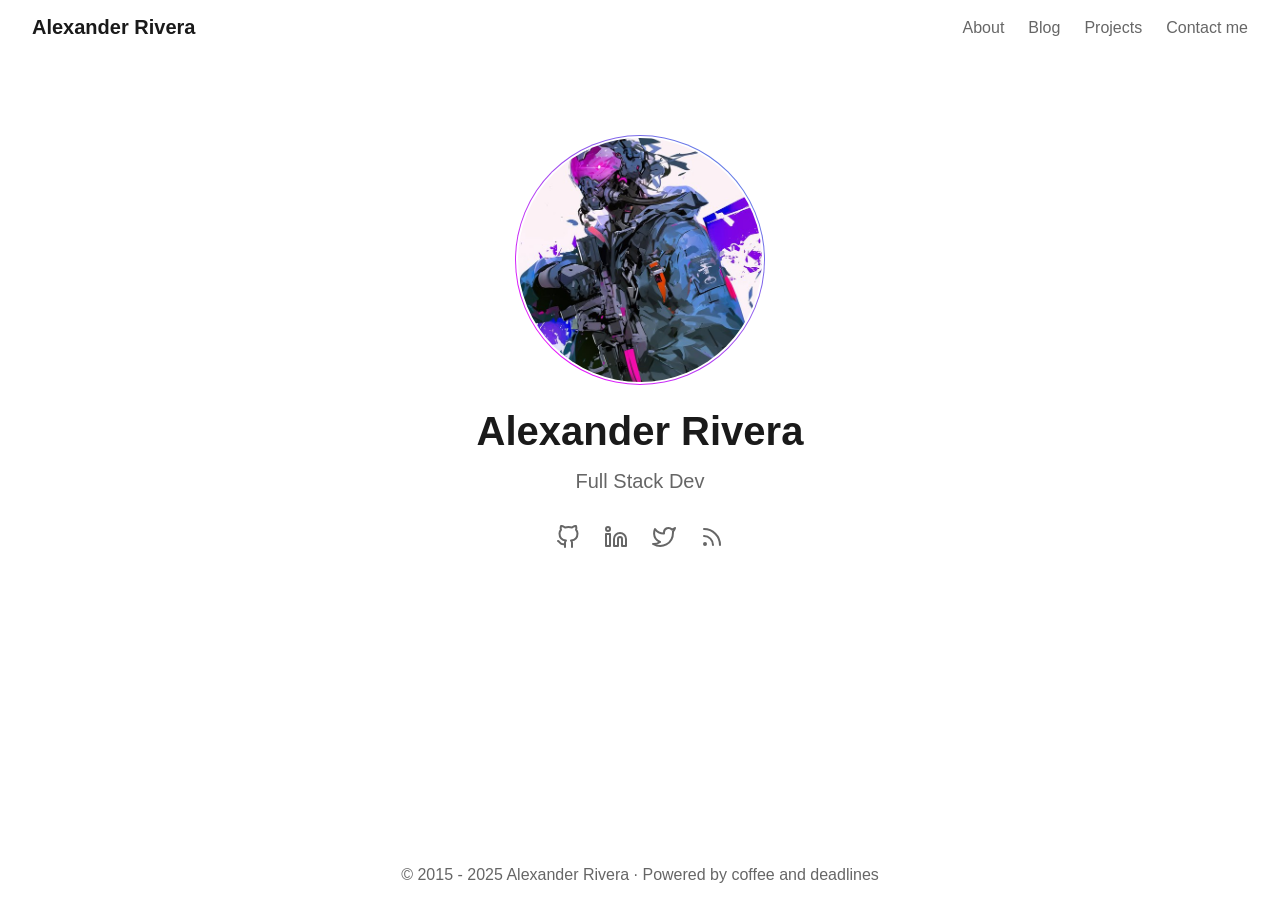
==== index.html @ 43300173 "Update index.html The projects button on the menu bar was adjusted to use the <a href="projects.html" ====
<!DOCTYPE html>
<html lang="en">
<head>
    <meta charset="UTF-8">
    <meta name="viewport" content="width=device-width, initial-scale=1.0">
    <title>Alexander Rivera - Portfolio</title>
    <style>
        * {
            margin: 0;
            padding: 0;
            box-sizing: border-box;
        }

        body {
            font-family: -apple-system, BlinkMacSystemFont, "Segoe UI", Roboto, Helvetica, Arial, sans-serif;
            background: white;
            min-height: 100vh;
            position: relative;
        }

        nav {
            display: flex;
            justify-content: space-between;
            align-items: center;
            padding: 1rem 2rem;
        }

        .logo {
            font-size: 1.25rem;
            font-weight: 600;
            color: #1a1a1a;
        }

        .nav-links {
            display: flex;
            gap: 1.5rem;
        }

        .nav-links a {
            color: #666;
            text-decoration: none;
            transition: color 0.2s;
        }

        .nav-links a:hover {
            color: #1a1a1a;
        }

        main {
            display: flex;
            flex-direction: column;
            align-items: center;
            justify-content: center;
            padding: 5rem 1rem;
            text-align: center;
        }

        .profile-pic {
            width: 250px;
            height: 250px;
            border-radius: 50%;
            overflow: hidden;
            margin-bottom: 1.5rem;
            position: relative;
            background: linear-gradient(45deg, #ff00ff, #4a90e2);
            padding: 3px; /* Creates space for gradient border */
        }

        .profile-pic::after {
            content: '';
            position: absolute;
            top: 0;
            left: 0;
            right: 0;
            bottom: 0;
            border-radius: 50%;
            background: white;
            margin: 1px; /* Thin gradient border */
        }

        .profile-pic img {
            position: relative;
            z-index: 1;
            width: 100%;
            height: 100%;
            object-fit: cover;
            object-position: center 20%;
            border-radius: 50%;
            display: block;
        }

        h1 {
            font-size: 2.5rem;
            color: #1a1a1a;
            margin-bottom: 1rem;
        }

        h2 {
            font-size: 1.25rem;
            color: #666;
            font-weight: normal;
            margin-bottom: 2rem;
        }

        .social-links {
            display: flex;
            gap: 1.5rem;
            margin-bottom: 3rem;
        }

        .social-links a {
            color: #666;
            text-decoration: none;
            transition: color 0.2s;
        }

        .social-links a:hover {
            color: #1a1a1a;
        }

        .social-icon {
            width: 24px;
            height: 24px;
        }

        .search-container {
            width: 100%;
            max-width: 500px;
        }

        input[type="text"] {
            width: 100%;
            padding: 0.75rem 1rem;
            border: 1px solid #ddd;
            border-radius: 4px;
            font-size: 1rem;
            outline: none;
            transition: border-color 0.2s, box-shadow 0.2s;
        }

        input[type="text"]:focus {
            border-color: #4a90e2;
            box-shadow: 0 0 0 2px rgba(74, 144, 226, 0.2);
        }

        footer {
            position: absolute;
            bottom: 0;
            width: 100%;
            text-align: center;
            padding: 1rem;
            color: #666;
        }

        footer a {
            color: #4a90e2;
            text-decoration: none;
        }

        footer a:hover {
            text-decoration: underline;
        }

        @media (max-width: 768px) {
            nav {
                flex-direction: column;
                gap: 1rem;
                text-align: center;
            }

            .nav-links {
                flex-wrap: wrap;
                justify-content: center;
            }
        }
    </style>
</head>
<body>
    <nav>
        <div class="logo">Alexander Rivera</div>
        <div class="nav-links">
            <a href="#about">About</a>
            <a href="#blog">Blog</a>
            <a href="projects.html">Projects</a>
            <a href="contact.html">Contact me</a>
        </div>
    </nav>

    <main>
        <div class="profile-pic">
            <img src="images/profilepic.jpg" alt="Profile Picture">
        </div>
        <h1>Alexander Rivera</h1>
        <h2>Full Stack Dev</h2>
        <div class="social-links">
            <a href="https://github.com/alexanderrivera96" title="GitHub">
                <svg class="social-icon" viewBox="0 0 24 24" fill="none" stroke="currentColor" stroke-width="2" stroke-linecap="round" stroke-linejoin="round">
                    <path d="M9 19c-5 1.5-5-2.5-7-3m14 6v-3.87a3.37 3.37 0 0 0-.94-2.61c3.14-.35 6.44-1.54 6.44-7A5.44 5.44 0 0 0 20 4.77 5.07 5.07 0 0 0 19.91 1S18.73.65 16 2.48a13.38 13.38 0 0 0-7 0C6.27.65 5.09 1 5.09 1A5.07 5.07 0 0 0 5 4.77a5.44 5.44 0 0 0-1.5 3.78c0 5.42 3.3 6.61 6.44 7A3.37 3.37 0 0 0 9 18.13V22"></path>
                </svg>
            </a>
            <a href="#linkedin" title="LinkedIn">
                <svg class="social-icon" viewBox="0 0 24 24" fill="none" stroke="currentColor" stroke-width="2" stroke-linecap="round" stroke-linejoin="round">
                    <path d="M16 8a6 6 0 0 1 6 6v7h-4v-7a2 2 0 0 0-2-2 2 2 0 0 0-2 2v7h-4v-7a6 6 0 0 1 6-6z"></path>
                    <rect x="2" y="9" width="4" height="12"></rect>
                    <circle cx="4" cy="4" r="2"></circle>
                </svg>
            </a>
            <a href="https://x.com/AlexRiv007" title="Twitter">
                <svg class="social-icon" viewBox="0 0 24 24" fill="none" stroke="currentColor" stroke-width="2" stroke-linecap="round" stroke-linejoin="round">
                    <path d="M23 3a10.9 10.9 0 0 1-3.14 1.53 4.48 4.48 0 0 0-7.86 3v1A10.66 10.66 0 0 1 3 4s-4 9 5 13a11.64 11.64 0 0 1-7 2c9 5 20 0 20-11.5a4.5 4.5 0 0 0-.08-.83A7.72 7.72 0 0 0 23 3z"></path>
                </svg>
            </a>
            <a href="#rss" title="RSS">
                <svg class="social-icon" viewBox="0 0 24 24" fill="none" stroke="currentColor" stroke-width="2" stroke-linecap="round" stroke-linejoin="round">
                    <path d="M4 11a9 9 0 0 1 9 9"></path>
                    <path d="M4 4a16 16 0 0 1 16 16"></path>
                    <circle cx="5" cy="19" r="1"></circle>
                </svg>
            </a>
        </div>
    </main>
    <footer>
        <p>© 2015 - 2025 Alexander Rivera · Powered by coffee and deadlines</a></p>
    </footer>
</body>
</html>
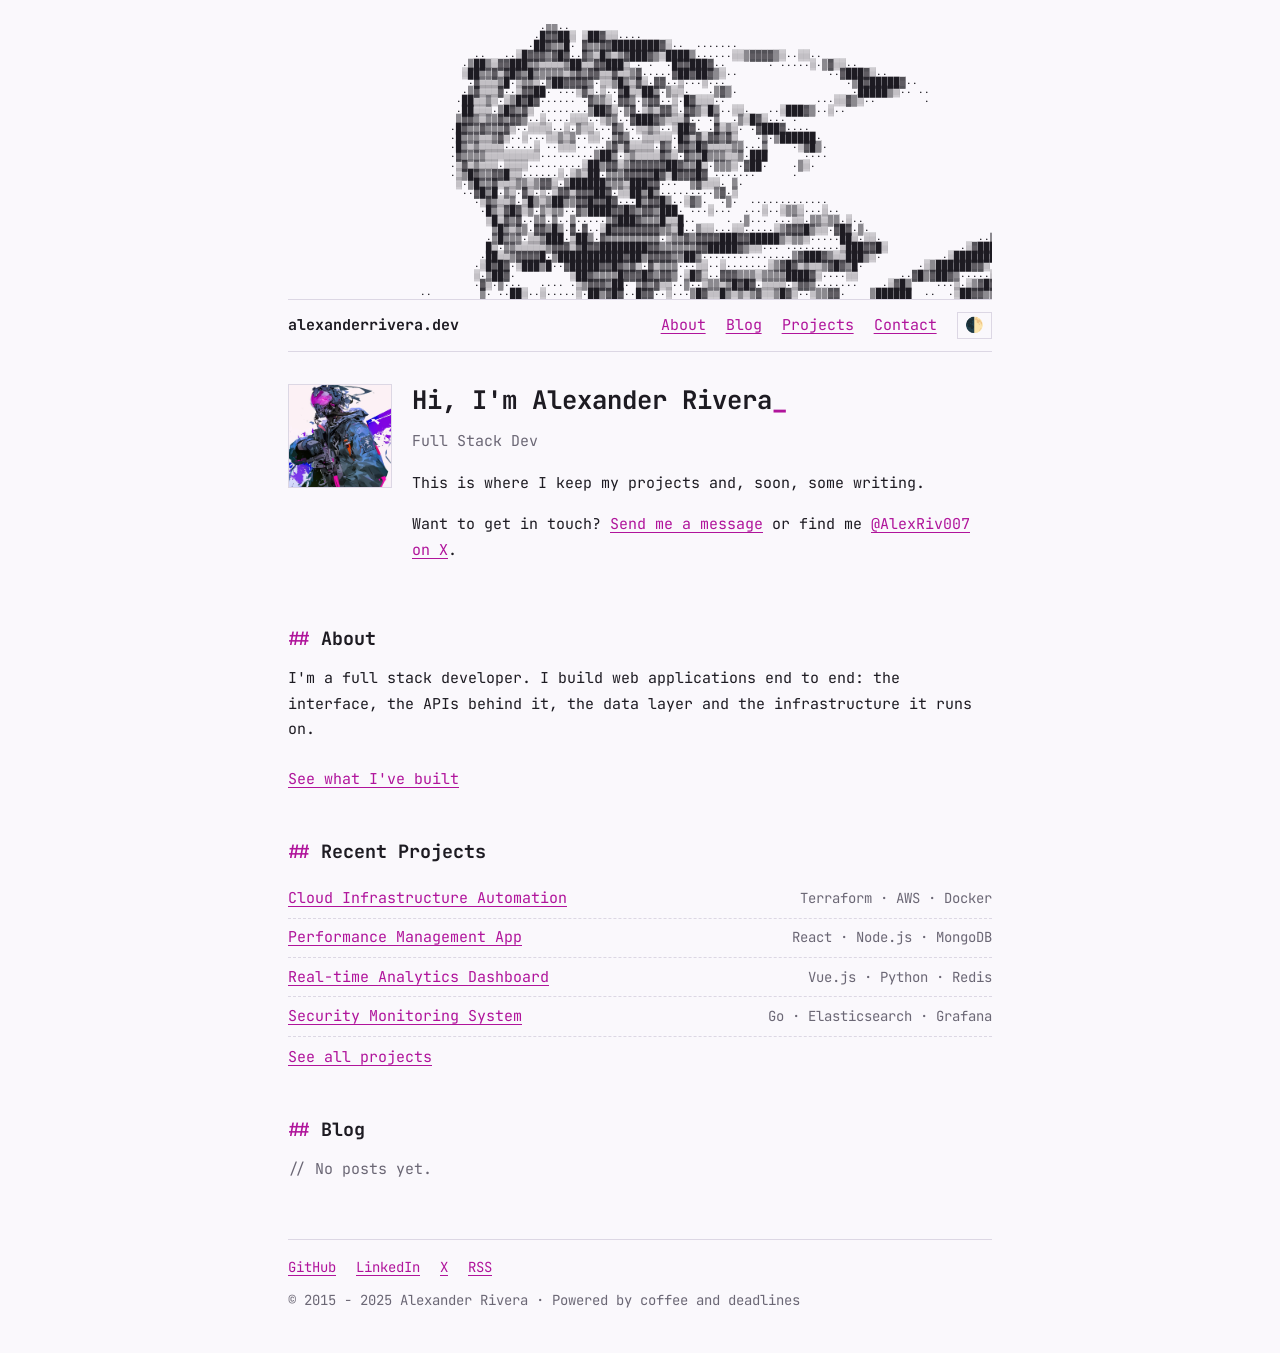
==== commit 0884b90f: "Restyle site with terminal theme Move the home, projects and contact pages to a shared monospace ter" ====
--- a/index.html
+++ b/index.html
@@ -4,223 +4,100 @@
     <meta charset="UTF-8">
     <meta name="viewport" content="width=device-width, initial-scale=1.0">
     <title>Alexander Rivera - Portfolio</title>
-    <style>
-        * {
-            margin: 0;
-            padding: 0;
-            box-sizing: border-box;
-        }
-
-        body {
-            font-family: -apple-system, BlinkMacSystemFont, "Segoe UI", Roboto, Helvetica, Arial, sans-serif;
-            background: white;
-            min-height: 100vh;
-            position: relative;
-        }
-
-        nav {
-            display: flex;
-            justify-content: space-between;
-            align-items: center;
-            padding: 1rem 2rem;
-        }
-
-        .logo {
-            font-size: 1.25rem;
-            font-weight: 600;
-            color: #1a1a1a;
-        }
-
-        .nav-links {
-            display: flex;
-            gap: 1.5rem;
-        }
-
-        .nav-links a {
-            color: #666;
-            text-decoration: none;
-            transition: color 0.2s;
-        }
-
-        .nav-links a:hover {
-            color: #1a1a1a;
-        }
-
-        main {
-            display: flex;
-            flex-direction: column;
-            align-items: center;
-            justify-content: center;
-            padding: 5rem 1rem;
-            text-align: center;
-        }
-
-        .profile-pic {
-            width: 250px;
-            height: 250px;
-            border-radius: 50%;
-            overflow: hidden;
-            margin-bottom: 1.5rem;
-            position: relative;
-            background: linear-gradient(45deg, #ff00ff, #4a90e2);
-            padding: 3px; /* Creates space for gradient border */
-        }
-
-        .profile-pic::after {
-            content: '';
-            position: absolute;
-            top: 0;
-            left: 0;
-            right: 0;
-            bottom: 0;
-            border-radius: 50%;
-            background: white;
-            margin: 1px; /* Thin gradient border */
-        }
-
-        .profile-pic img {
-            position: relative;
-            z-index: 1;
-            width: 100%;
-            height: 100%;
-            object-fit: cover;
-            object-position: center 20%;
-            border-radius: 50%;
-            display: block;
-        }
-
-        h1 {
-            font-size: 2.5rem;
-            color: #1a1a1a;
-            margin-bottom: 1rem;
-        }
-
-        h2 {
-            font-size: 1.25rem;
-            color: #666;
-            font-weight: normal;
-            margin-bottom: 2rem;
-        }
-
-        .social-links {
-            display: flex;
-            gap: 1.5rem;
-            margin-bottom: 3rem;
-        }
-
-        .social-links a {
-            color: #666;
-            text-decoration: none;
-            transition: color 0.2s;
-        }
-
-        .social-links a:hover {
-            color: #1a1a1a;
-        }
-
-        .social-icon {
-            width: 24px;
-            height: 24px;
-        }
-
-        .search-container {
-            width: 100%;
-            max-width: 500px;
-        }
-
-        input[type="text"] {
-            width: 100%;
-            padding: 0.75rem 1rem;
-            border: 1px solid #ddd;
-            border-radius: 4px;
-            font-size: 1rem;
-            outline: none;
-            transition: border-color 0.2s, box-shadow 0.2s;
-        }
-
-        input[type="text"]:focus {
-            border-color: #4a90e2;
-            box-shadow: 0 0 0 2px rgba(74, 144, 226, 0.2);
-        }
-
-        footer {
-            position: absolute;
-            bottom: 0;
-            width: 100%;
-            text-align: center;
-            padding: 1rem;
-            color: #666;
-        }
-
-        footer a {
-            color: #4a90e2;
-            text-decoration: none;
-        }
-
-        footer a:hover {
-            text-decoration: underline;
-        }
-
-        @media (max-width: 768px) {
-            nav {
-                flex-direction: column;
-                gap: 1rem;
-                text-align: center;
-            }
-
-            .nav-links {
-                flex-wrap: wrap;
-                justify-content: center;
-            }
-        }
-    </style>
+    <link rel="preconnect" href="https://fonts.googleapis.com">
+    <link rel="preconnect" href="https://fonts.gstatic.com" crossorigin>
+    <link href="https://fonts.googleapis.com/css2?family=JetBrains+Mono:wght@400;700&display=swap" rel="stylesheet">
+    <link rel="stylesheet" href="css/styles.css">
+    <script src="js/theme.js"></script>
 </head>
 <body>
-    <nav>
-        <div class="logo">Alexander Rivera</div>
-        <div class="nav-links">
+<div class="wrap">
+    <header>
+        <a class="banner" href="index.html" aria-label="Alexander Rivera, home">
+<pre aria-hidden="true">                                          ·▒▒··
+                                         ·█▓▓██░ ░██▓░░····
+                                        ·██▓▒▒█· ▓▒▒▓▓████████▓░··  ·······
+                               ··   ··░█▓▓▓▒▓█▓··▓▒░█▒░▒▓███▓▒░████▒······░░▒▓▓▓▓▒░··░░··
+                             ·▒██▒░▓▓███▒▒░░░░▒██░░▓▓███░ · ·  ·█▓▓███▓··       · ·····░·▒▓░░··
+                             ░██▒▒▓░▓█▓▒█▒▒▒▒▒░▒▓▒▓▓░░▓░░▒▓·····▓██▓██▓▒░··               ··▓███▓░··
+                              ·▓░░░▒█·░▒▒░·▒██▓▓▓▓▒·░░▒█▒░▓░·▓▓··░···░···                    ·▒█▓█████▓··
+                             ·▒▓░░░▓··░▓▓██· ···░▓░·░··▓█░░██▒·▒░░·   ·▒▓▒·                   ·█████▒░·· ··
+                            ·██░░▒░·░▒█▓█▓······ ·▓▒▒░·▓▓▒·▒▓▓··░·█▓░░░··               ···░░▓▒░··        ·
+                            ·██░░░·▒█▓▒▓░ ········▒██▓░·▒▓·░▒░▓▓░·▓▓▒░█▒··░░·   ··░███▓▒··░··
+                            ▒▓▓▒░▒▒▓▒▓▓▒··░····░░░··░▒▒··▓███▓▒░░░▓·· ·▒  ·▒░█▓░··· ·
+                           ·█▓▒▒▓▒▒▒▓░··░░░░··░·▒░░···▓▒··░░▒░··░██▓· ·▓░▒░· ·▓███▓····
+                           ·█▒▒▒░░▒▓░··░···░░▒░▒··░░··▒▓▒··░░░░░·█▓░▓░▓▓▒▓░   ·▒·▒██████·
+                           ·█▒░▒░░░░·····░ ··░░░·····▒▓░▓░░░░·▓▒·▓▓▒█▓░░░░▒▒···▒    ·░▓█▒·
+                           ·▓▒▒▒▒░░░░░░░░░·········▒██▒·░▒░░░░▓▒░·▓▒▒█▒▒▒░░▒·███      ····
+                           ·░▓░▒░░░·░░░░·········░██▒▓▓░▒▓▓▓▓▓▓██▓▒▒█░·▒▒▒░·▓██·    ·▒░·
+                           ·░▒█▓▒▒▓▓█░░······░·░▒░██·▒▒▒▓▓▓▓▓█▓░█▓▓▓█▓ ·······      ·
+                            ░·▒█▒▒▓░░░▒▒░▒▓▓░·▒██████▒▒▒░███▓▓···  ▒▓░░░· ▒·
+                             ··▓█▒█·▒░·▓░·░·░▓▓░▓▓▓██▓·░░██▒█▒·········▒▓·░
+                               ·░▓▒░░▒·░█▒░▒██▒▒▓▓█▓▓█▓···█▒▓▓█▒··░▓▒·  ·▒·  ·············
+                                ·█▒░▓█▓░▒·▒░▒▒··▓▒████▓▓█▓▒▓▓▒███· ···░···  ···░··░▒▒░···░··                                 ··▓
+                                 ░█░▓▒▓··▒▒·▒··▒·····▒▓███▓▒▒▒█░░█··     · ·▒··· ···░░·▒▒░▒▒·░··                          ·░▓███
+                                  ▒█▒░▒▒·▓▓▒█▒·▓·▓··░█▓▓▓▓▓▓▓▓▒▒░█··▒░░···░░·····░▒▓▓▓█▒░░·▓█▓·▒·                      ·░████▓▓▓
+                                 ·▒█▒▒▒·░░▒███·░██▒·▓▒▒▒▒▒▒▒▒▒·░▒▒▓▒▓▓▓▓███▓▓█████▒░▒▒░·····██░·░░·                ··▒███▓▓▓▓▓█░
+                                 █░·▒▒░░░░░▒▓▓▓░▓█▓▓████████▓▓▒▒▒▒▒▒▓▓█████▓▒░░··· ·········░███▓▓█░            ·░▓███▓▓██▓▒░··
+                                ·██░░▒▓▓▓▓█·▒███████████▓██▒▓▓▓▓▒▒██▒···············▒▓███▓▒░░███▒░·          ·░███████▓▓·······▓
+                               ·░█▓█▓·░███▒█··▓█████▓▓█▓▒▓░·▓░▒▒▒···░░··░·······░▒▓█▓░▒░░▒▓█▓▒█·         ·░▒██████▓▓░·····▓▓███▓
+                               ░·▒██▓·         ░██▓▒▒▒▒█▓▓▓█▓▒▓▓▒·░█▓░··▓▓▓▒▒▒░▒▒▒▒████▓░····░░       ··▓█▒▓██▓▒·····░▓▓██▓▓▒▒▒▒
+                               ·▓░·▒···   ···· ·░▒▓▓▓▒██· ▒▓▒▓░░··▒··░▒▒░▒█▓█▓·░░░░·░▓▓▒·······    ·░▓█▒    ···░·░▒▓█▓▓▒▒▒▒▒▒▒▒▒
+                      ··        ▒· ··██░··░·····░·██▒▓█▓··█▓▓··░···▒█▓░░█▒░▒░▒▓░░▒█▓░··░▒▒▓▓·    ▒██████  ··  ·░██▓▓▒▒▒▒▒▒▒▒▒▒▒▒</pre>
+        </a>
+        <nav class="site-nav" aria-label="Main">
+            <a class="name" href="index.html">alexanderrivera.dev</a>
             <a href="#about">About</a>
             <a href="#blog">Blog</a>
-            <a href="projects.html">Projects</a>
-            <a href="contact.html">Contact me</a>
-        </div>
-    </nav>
+            <a href="project.html">Projects</a>
+            <a href="contact.html">Contact</a>
+            <button class="theme-toggle" type="button" aria-label="Switch between dark and light theme">🌓</button>
+        </nav>    </header>
 
     <main>
-        <div class="profile-pic">
-            <img src="images/profilepic.jpg" alt="Profile Picture">
-        </div>
-        <h1>Alexander Rivera</h1>
-        <h2>Full Stack Dev</h2>
-        <div class="social-links">
-            <a href="https://github.com/alexanderrivera96" title="GitHub">
-                <svg class="social-icon" viewBox="0 0 24 24" fill="none" stroke="currentColor" stroke-width="2" stroke-linecap="round" stroke-linejoin="round">
-                    <path d="M9 19c-5 1.5-5-2.5-7-3m14 6v-3.87a3.37 3.37 0 0 0-.94-2.61c3.14-.35 6.44-1.54 6.44-7A5.44 5.44 0 0 0 20 4.77 5.07 5.07 0 0 0 19.91 1S18.73.65 16 2.48a13.38 13.38 0 0 0-7 0C6.27.65 5.09 1 5.09 1A5.07 5.07 0 0 0 5 4.77a5.44 5.44 0 0 0-1.5 3.78c0 5.42 3.3 6.61 6.44 7A3.37 3.37 0 0 0 9 18.13V22"></path>
-                </svg>
-            </a>
-            <a href="#linkedin" title="LinkedIn">
-                <svg class="social-icon" viewBox="0 0 24 24" fill="none" stroke="currentColor" stroke-width="2" stroke-linecap="round" stroke-linejoin="round">
-                    <path d="M16 8a6 6 0 0 1 6 6v7h-4v-7a2 2 0 0 0-2-2 2 2 0 0 0-2 2v7h-4v-7a6 6 0 0 1 6-6z"></path>
-                    <rect x="2" y="9" width="4" height="12"></rect>
-                    <circle cx="4" cy="4" r="2"></circle>
-                </svg>
-            </a>
-            <a href="https://x.com/AlexRiv007" title="Twitter">
-                <svg class="social-icon" viewBox="0 0 24 24" fill="none" stroke="currentColor" stroke-width="2" stroke-linecap="round" stroke-linejoin="round">
-                    <path d="M23 3a10.9 10.9 0 0 1-3.14 1.53 4.48 4.48 0 0 0-7.86 3v1A10.66 10.66 0 0 1 3 4s-4 9 5 13a11.64 11.64 0 0 1-7 2c9 5 20 0 20-11.5a4.5 4.5 0 0 0-.08-.83A7.72 7.72 0 0 0 23 3z"></path>
-                </svg>
-            </a>
-            <a href="#rss" title="RSS">
-                <svg class="social-icon" viewBox="0 0 24 24" fill="none" stroke="currentColor" stroke-width="2" stroke-linecap="round" stroke-linejoin="round">
-                    <path d="M4 11a9 9 0 0 1 9 9"></path>
-                    <path d="M4 4a16 16 0 0 1 16 16"></path>
-                    <circle cx="5" cy="19" r="1"></circle>
-                </svg>
-            </a>
-        </div>
+        <section class="intro">
+            <img src="images/profilepic.jpg" alt="Profile picture" width="104" height="104">
+            <div>
+                <h1 class="cursor">Hi, I'm Alexander Rivera</h1>
+                <p class="lede">Full Stack Dev</p>
+                <p>This is where I keep my projects and, soon, some writing.</p>
+                <p>Want to get in touch? <a href="contact.html">Send me a message</a> or find me <a href="https://x.com/AlexRiv007">@AlexRiv007 on X</a>.</p>
+            </div>
+        </section>
+
+        <section id="about">
+            <h2>About</h2>
+            <!-- Placeholder copy: replace with your own bio. -->
+            <p>I'm a full stack developer. I build web applications end to end: the interface, the APIs behind it, the data layer and the infrastructure it runs on.</p>
+            <a class="more" href="project.html">See what I've built</a>
+        </section>
+
+        <section>
+            <h2>Recent Projects</h2>
+            <ul class="entries">
+            <li><a href="project.html#cloud-infrastructure-automation">Cloud Infrastructure Automation</a><span class="meta">Terraform · AWS · Docker</span></li>
+            <li><a href="project.html#performance-management-app">Performance Management App</a><span class="meta">React · Node.js · MongoDB</span></li>
+            <li><a href="project.html#real-time-analytics-dashboard">Real-time Analytics Dashboard</a><span class="meta">Vue.js · Python · Redis</span></li>
+            <li><a href="project.html#security-monitoring-system">Security Monitoring System</a><span class="meta">Go · Elasticsearch · Grafana</span></li>
+            </ul>
+            <a class="more" href="project.html">See all projects</a>
+        </section>
+
+        <section id="blog">
+            <h2>Blog</h2>
+            <p class="empty">No posts yet.</p>
+        </section>
     </main>
+
     <footer>
-        <p>© 2015 - 2025 Alexander Rivera · Powered by coffee and deadlines</a></p>
+        <ul>
+            <li><a href="https://github.com/alexanderrivera96">GitHub</a></li>
+            <li><a href="#linkedin">LinkedIn</a></li>
+            <li><a href="https://x.com/AlexRiv007">X</a></li>
+            <li><a href="#rss">RSS</a></li>
+        </ul>
+        <p>© 2015 - 2025 Alexander Rivera · Powered by coffee and deadlines</p>
     </footer>
+</div>
 </body>
 </html>
--- a/css/styles.css
+++ b/css/styles.css
@@ -0,0 +1,193 @@
+/* alexanderrivera.dev — terminal theme
+   Shared by index.html, project.html and contact.html.
+   Colours live in the two blocks below; change them there. */
+
+:root {
+  --bg: #0e0e11;
+  --fg: #d8d6de;
+  --muted: #86838f;
+  --line: #2a2831;
+  --accent: #e45bd0;      /* helmet-visor magenta from the profile art */
+  --accent-2: #8f7bff;    /* violet */
+  --field: #15151a;
+  color-scheme: dark;
+}
+
+:root[data-theme="light"] {
+  --bg: #faf8fc;
+  --fg: #1d1b22;
+  --muted: #6b6775;
+  --line: #dcd7e4;
+  --accent: #b0149b;
+  --accent-2: #4b34c9;
+  --field: #ffffff;
+  color-scheme: light;
+}
+
+* { box-sizing: border-box; margin: 0; padding: 0; }
+
+html { -webkit-text-size-adjust: 100%; }
+
+body {
+  background: var(--bg);
+  color: var(--fg);
+  font-family: "JetBrains Mono", ui-monospace, "Cascadia Code", "SF Mono", Menlo, Consolas, "DejaVu Sans Mono", monospace;
+  font-size: 15px;
+  line-height: 1.7;
+  min-height: 100vh;
+}
+
+.wrap {
+  max-width: 46rem;
+  margin: 0 auto;
+  padding: 1.5rem 1rem 2.5rem;
+}
+
+a { color: var(--accent); text-decoration: underline; text-decoration-thickness: 1px; text-underline-offset: 3px; }
+a:hover { color: var(--bg); background: var(--accent); text-decoration: none; }
+a:focus-visible, button:focus-visible, input:focus-visible, textarea:focus-visible {
+  outline: 2px solid var(--accent-2);
+  outline-offset: 2px;
+}
+
+::selection { background: var(--accent); color: var(--bg); }
+
+/* ---- header ---- */
+
+.banner {
+  display: block;
+  container-type: inline-size;
+  overflow: hidden;
+  color: var(--fg);
+  text-decoration: none;
+  border-bottom: 1px solid var(--line);
+}
+.banner:hover { background: none; color: var(--accent); }
+.banner pre {
+  font-family: inherit;
+  /* 128 columns of 0.6em-wide glyphs fill the column exactly */
+  font-size: calc(100cqw / 76.8);
+  line-height: 1;
+  white-space: pre;
+  user-select: none;
+}
+
+.site-nav {
+  display: flex;
+  flex-wrap: wrap;
+  align-items: center;
+  gap: 0.25rem 1.25rem;
+  padding: 0.75rem 0;
+  border-bottom: 1px solid var(--line);
+}
+.site-nav .name { color: var(--fg); font-weight: 700; text-decoration: none; margin-right: auto; }
+.site-nav .name:hover { color: var(--bg); }
+.site-nav a[aria-current="page"] { color: var(--fg); text-decoration: none; }
+.site-nav a[aria-current="page"]::before { content: "> "; color: var(--accent); }
+.site-nav a[aria-current="page"]:hover { color: var(--bg); }
+
+.theme-toggle {
+  font: inherit;
+  line-height: 1;
+  background: none;
+  border: 1px solid var(--line);
+  color: var(--fg);
+  padding: 0.3rem 0.45rem;
+  cursor: pointer;
+}
+.theme-toggle:hover { border-color: var(--accent); }
+
+.crumbs { color: var(--muted); font-size: 0.87rem; padding-top: 1rem; }
+.crumbs a { color: var(--muted); }
+.crumbs a:hover { color: var(--bg); }
+
+/* ---- content ---- */
+
+main { padding-top: 2rem; }
+
+h1 { font-size: 1.6rem; line-height: 1.3; margin-bottom: 0.75rem; }
+h2 { font-size: 1.15rem; margin: 2.75rem 0 0.75rem; }
+h2::before { content: "## "; color: var(--accent); }
+h3 { font-size: 1rem; }
+
+p { margin-bottom: 1rem; }
+.lede { color: var(--muted); }
+.cursor::after { content: "_"; color: var(--accent); animation: blink 1.1s steps(1) infinite; }
+@keyframes blink { 50% { opacity: 0; } }
+@media (prefers-reduced-motion: reduce) { .cursor::after { animation: none; } }
+
+.intro { display: flex; gap: 1.25rem; align-items: flex-start; }
+.intro img {
+  width: 104px; height: 104px; flex: none;
+  object-fit: cover; object-position: center 12%;
+  border: 1px solid var(--line);
+}
+
+.more { display: inline-block; margin-top: 0.5rem; }
+
+/* link lists: home page sections */
+.entries { list-style: none; }
+.entries li {
+  display: flex; justify-content: space-between; align-items: baseline;
+  gap: 1rem; padding: 0.4rem 0;
+  border-bottom: 1px dashed var(--line);
+}
+.entries .meta { color: var(--muted); font-size: 0.87rem; text-align: right; flex: none; }
+.empty { color: var(--muted); }
+.empty::before { content: "// "; }
+
+/* projects page */
+.project { padding: 1.4rem 0; border-bottom: 1px dashed var(--line); }
+.project:first-of-type { padding-top: 0.5rem; }
+.project h2 { margin: 0 0 0.4rem; font-size: 1.05rem; }
+.project p { margin-bottom: 0.6rem; }
+.tags { list-style: none; display: flex; flex-wrap: wrap; gap: 0.2rem 0.75rem; color: var(--muted); font-size: 0.87rem; margin-bottom: 0.6rem; }
+.tags li::before { content: "["; }
+.tags li::after { content: "]"; }
+.project .links { display: flex; gap: 1.25rem; }
+
+/* contact form */
+.form { max-width: 34rem; }
+.form label { display: block; color: var(--muted); margin: 1rem 0 0.3rem; }
+.form label::before { content: "$ "; color: var(--accent); }
+.form input, .form textarea {
+  width: 100%;
+  font: inherit;
+  color: var(--fg);
+  background: var(--field);
+  border: 1px solid var(--line);
+  border-radius: 0;
+  padding: 0.6rem 0.75rem;
+}
+.form textarea { min-height: 10rem; resize: vertical; display: block; }
+.form input:focus, .form textarea:focus { border-color: var(--accent); outline: none; }
+.form button {
+  font: inherit; font-weight: 700;
+  margin-top: 1.25rem;
+  padding: 0.6rem 1.25rem;
+  color: var(--bg);
+  background: var(--accent);
+  border: 1px solid var(--accent);
+  border-radius: 0;
+  cursor: pointer;
+}
+.form button:hover { background: transparent; color: var(--accent); }
+
+/* ---- footer ---- */
+
+footer {
+  margin-top: 3.5rem;
+  padding-top: 1rem;
+  border-top: 1px solid var(--line);
+  color: var(--muted);
+  font-size: 0.87rem;
+}
+footer ul { list-style: none; display: flex; flex-wrap: wrap; gap: 0.25rem 1.25rem; margin-bottom: 0.6rem; }
+footer p { margin: 0; }
+
+@media (max-width: 30rem) {
+  body { font-size: 14px; }
+  .intro { flex-direction: column; }
+  .entries li { flex-direction: column; gap: 0; }
+  .entries .meta { text-align: left; }
+}
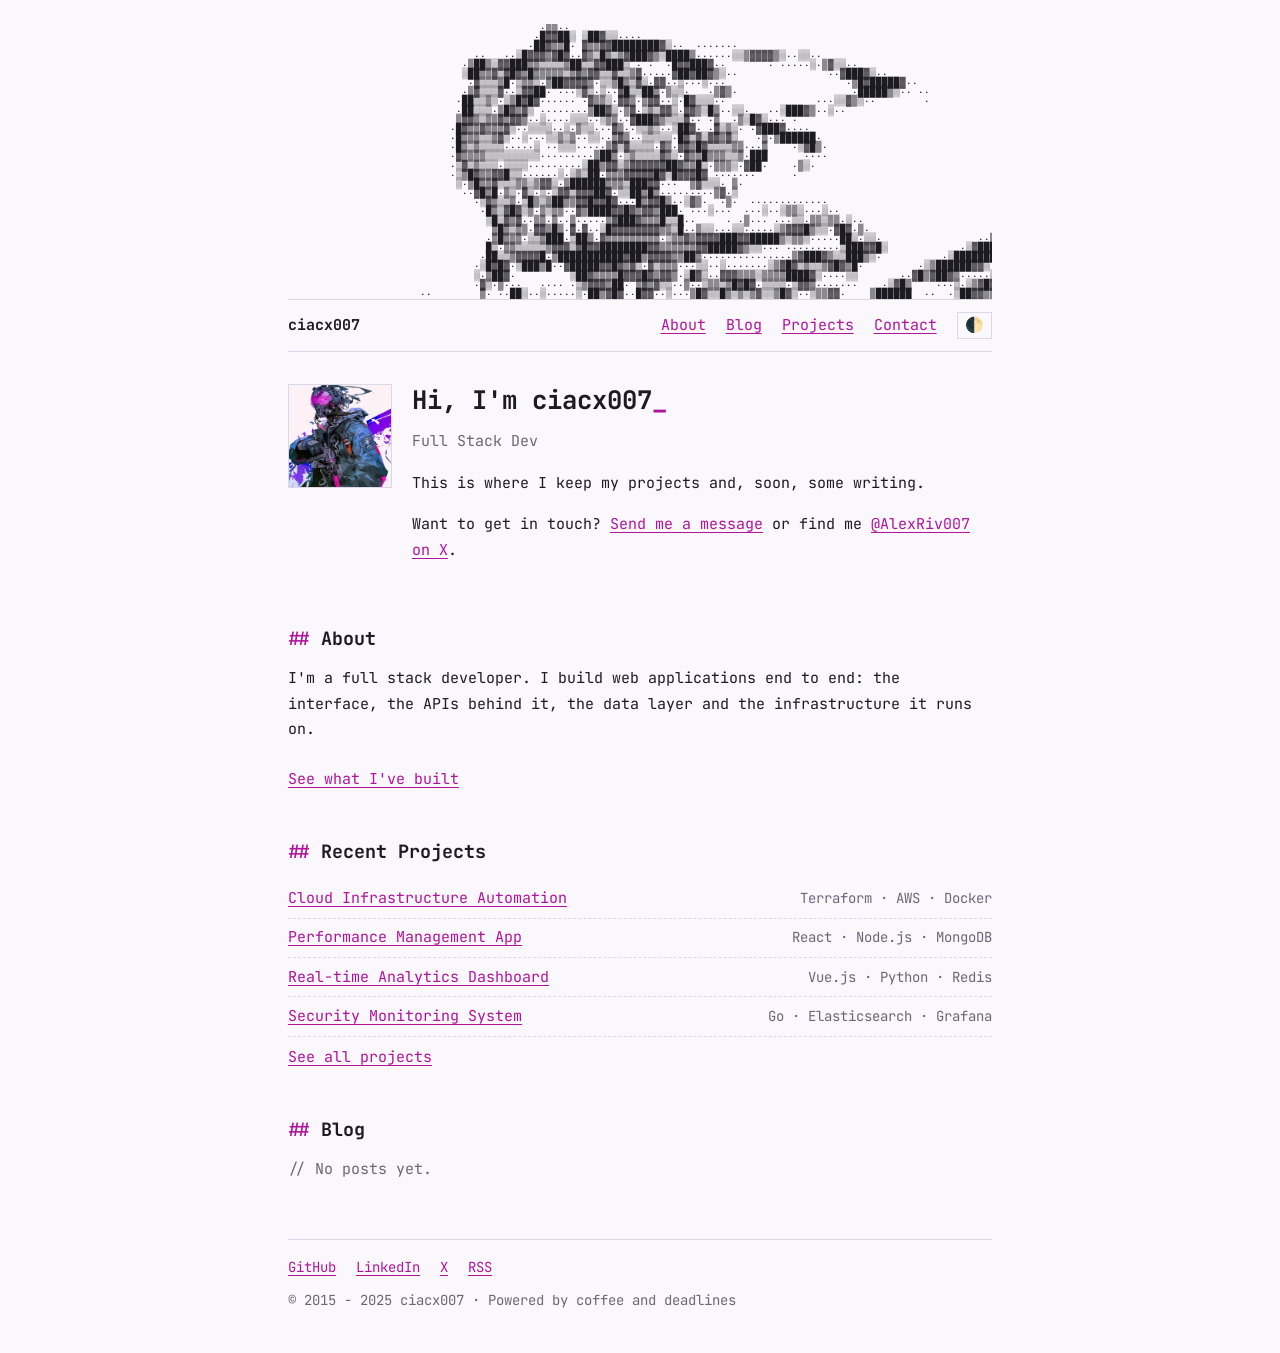
==== commit 0d238a44: "Rename site from Alexander Rivera to ciacx007 Update page titles, the nav name, the home page greeti" ====
--- a/index.html
+++ b/index.html
@@ -3,7 +3,7 @@
 <head>
     <meta charset="UTF-8">
     <meta name="viewport" content="width=device-width, initial-scale=1.0">
-    <title>Alexander Rivera - Portfolio</title>
+    <title>ciacx007 - Portfolio</title>
     <link rel="preconnect" href="https://fonts.googleapis.com">
     <link rel="preconnect" href="https://fonts.gstatic.com" crossorigin>
     <link href="https://fonts.googleapis.com/css2?family=JetBrains+Mono:wght@400;700&display=swap" rel="stylesheet">
@@ -13,7 +13,7 @@
 <body>
 <div class="wrap">
     <header>
-        <a class="banner" href="index.html" aria-label="Alexander Rivera, home">
+        <a class="banner" href="index.html" aria-label="ciacx007, home">
 <pre aria-hidden="true">                                          ·▒▒··
                                          ·█▓▓██░ ░██▓░░····
                                         ·██▓▒▒█· ▓▒▒▓▓████████▓░··  ·······
@@ -46,7 +46,7 @@
                       ··        ▒· ··██░··░·····░·██▒▓█▓··█▓▓··░···▒█▓░░█▒░▒░▒▓░░▒█▓░··░▒▒▓▓·    ▒██████  ··  ·░██▓▓▒▒▒▒▒▒▒▒▒▒▒▒</pre>
         </a>
         <nav class="site-nav" aria-label="Main">
-            <a class="name" href="index.html">alexanderrivera.dev</a>
+            <a class="name" href="index.html">ciacx007</a>
             <a href="#about">About</a>
             <a href="#blog">Blog</a>
             <a href="project.html">Projects</a>
@@ -58,7 +58,7 @@
         <section class="intro">
             <img src="images/profilepic.jpg" alt="Profile picture" width="104" height="104">
             <div>
-                <h1 class="cursor">Hi, I'm Alexander Rivera</h1>
+                <h1 class="cursor">Hi, I'm ciacx007</h1>
                 <p class="lede">Full Stack Dev</p>
                 <p>This is where I keep my projects and, soon, some writing.</p>
                 <p>Want to get in touch? <a href="contact.html">Send me a message</a> or find me <a href="https://x.com/AlexRiv007">@AlexRiv007 on X</a>.</p>
@@ -96,7 +96,7 @@
             <li><a href="https://x.com/AlexRiv007">X</a></li>
             <li><a href="#rss">RSS</a></li>
         </ul>
-        <p>© 2015 - 2025 Alexander Rivera · Powered by coffee and deadlines</p>
+        <p>© 2015 - 2025 ciacx007 · Powered by coffee and deadlines</p>
     </footer>
 </div>
 </body>
--- a/css/styles.css
+++ b/css/styles.css
@@ -1,4 +1,4 @@
-/* alexanderrivera.dev — terminal theme
+/* ciacx007 — terminal theme
    Shared by index.html, project.html and contact.html.
    Colours live in the two blocks below; change them there. */
 
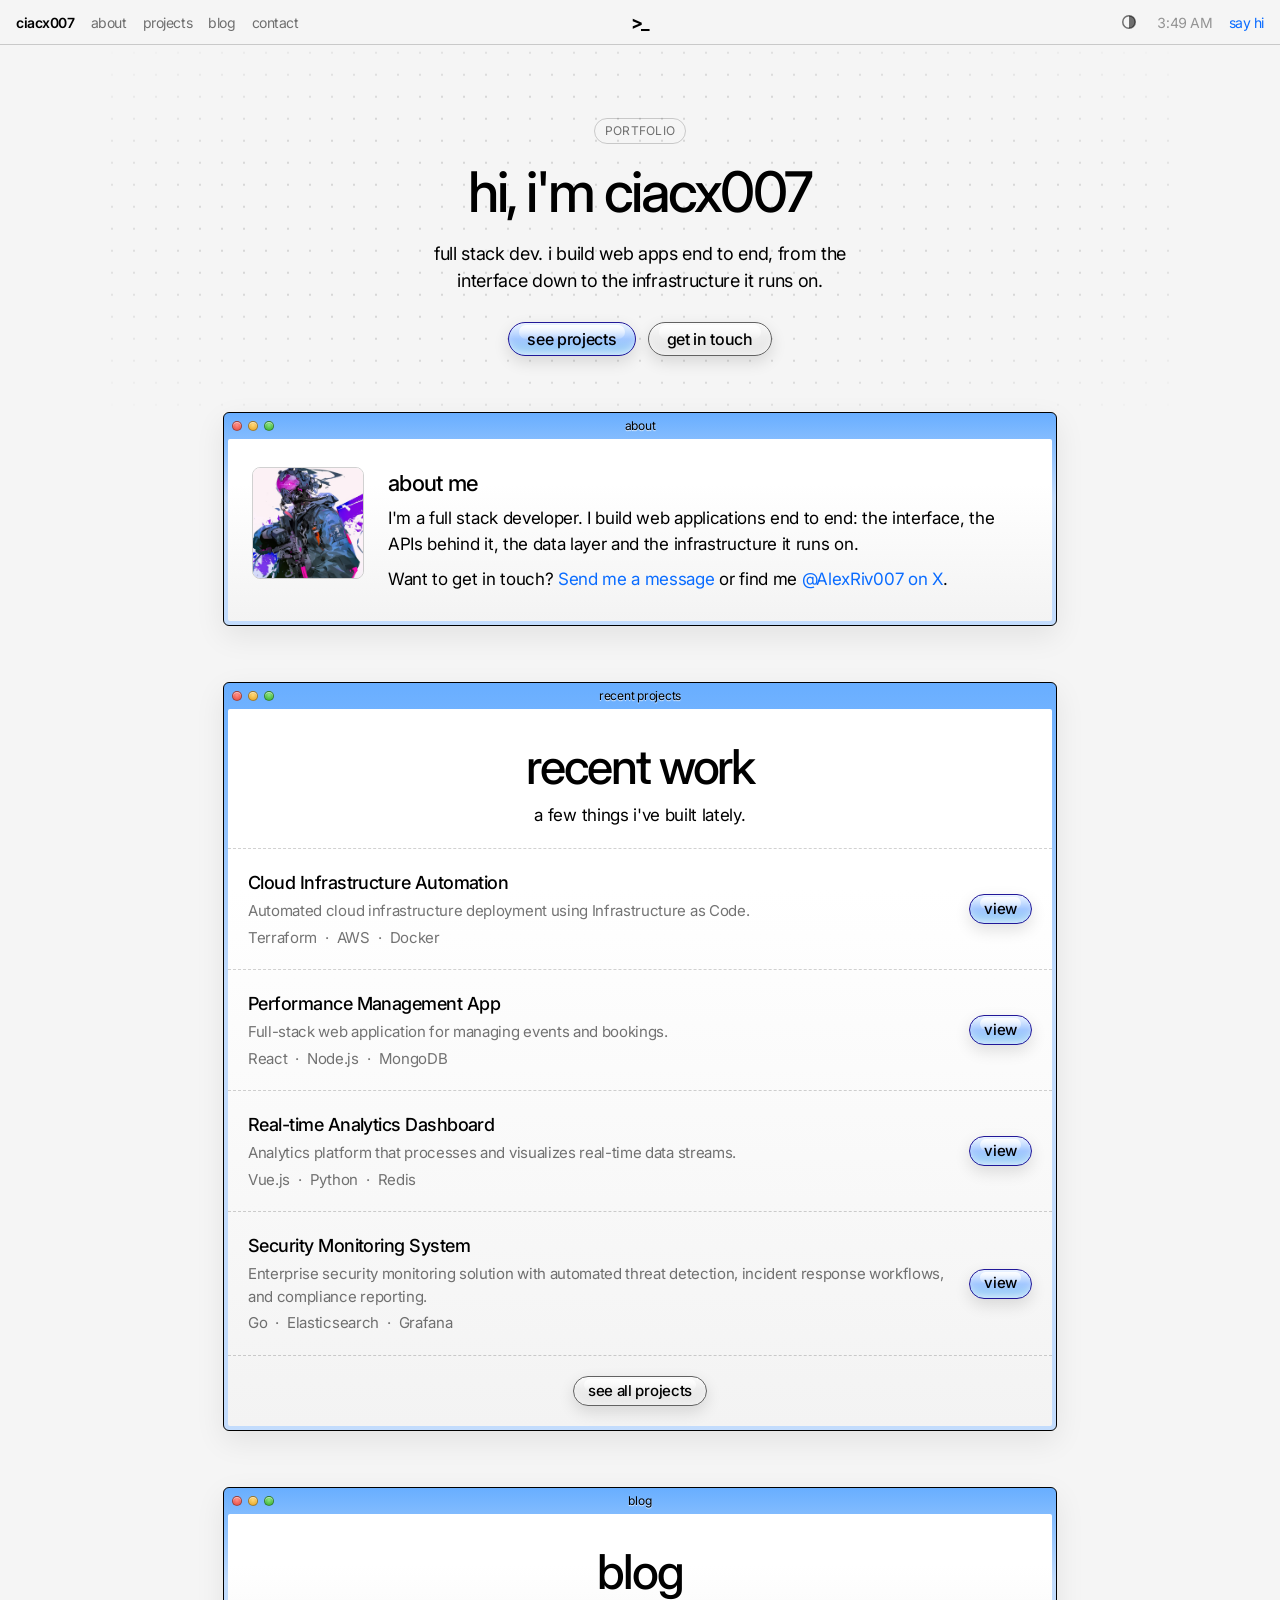
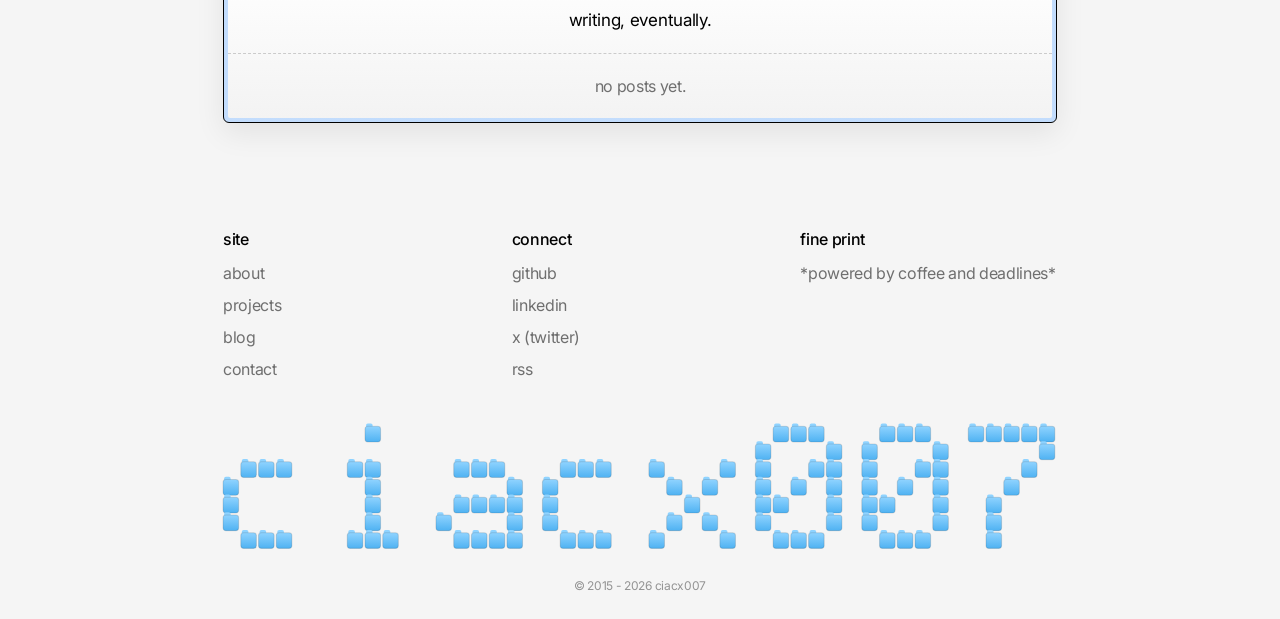
==== commit 5b70e8f3: "Restyle site with desktop-window theme Replace the terminal theme with a light, macOS-inspired look:" ====
--- a/index.html
+++ b/index.html
@@ -6,98 +6,140 @@
     <title>ciacx007 - Portfolio</title>
     <link rel="preconnect" href="https://fonts.googleapis.com">
     <link rel="preconnect" href="https://fonts.gstatic.com" crossorigin>
-    <link href="https://fonts.googleapis.com/css2?family=JetBrains+Mono:wght@400;700&display=swap" rel="stylesheet">
+    <link href="https://fonts.googleapis.com/css2?family=Inter:wght@400;500;600;700&display=swap" rel="stylesheet">
     <link rel="stylesheet" href="css/styles.css">
     <script src="js/theme.js"></script>
 </head>
 <body>
-<div class="wrap">
-    <header>
-        <a class="banner" href="index.html" aria-label="ciacx007, home">
-<pre aria-hidden="true">                                          ·▒▒··
-                                         ·█▓▓██░ ░██▓░░····
-                                        ·██▓▒▒█· ▓▒▒▓▓████████▓░··  ·······
-                               ··   ··░█▓▓▓▒▓█▓··▓▒░█▒░▒▓███▓▒░████▒······░░▒▓▓▓▓▒░··░░··
-                             ·▒██▒░▓▓███▒▒░░░░▒██░░▓▓███░ · ·  ·█▓▓███▓··       · ·····░·▒▓░░··
-                             ░██▒▒▓░▓█▓▒█▒▒▒▒▒░▒▓▒▓▓░░▓░░▒▓·····▓██▓██▓▒░··               ··▓███▓░··
-                              ·▓░░░▒█·░▒▒░·▒██▓▓▓▓▒·░░▒█▒░▓░·▓▓··░···░···                    ·▒█▓█████▓··
-                             ·▒▓░░░▓··░▓▓██· ···░▓░·░··▓█░░██▒·▒░░·   ·▒▓▒·                   ·█████▒░·· ··
-                            ·██░░▒░·░▒█▓█▓······ ·▓▒▒░·▓▓▒·▒▓▓··░·█▓░░░··               ···░░▓▒░··        ·
-                            ·██░░░·▒█▓▒▓░ ········▒██▓░·▒▓·░▒░▓▓░·▓▓▒░█▒··░░·   ··░███▓▒··░··
-                            ▒▓▓▒░▒▒▓▒▓▓▒··░····░░░··░▒▒··▓███▓▒░░░▓·· ·▒  ·▒░█▓░··· ·
-                           ·█▓▒▒▓▒▒▒▓░··░░░░··░·▒░░···▓▒··░░▒░··░██▓· ·▓░▒░· ·▓███▓····
-                           ·█▒▒▒░░▒▓░··░···░░▒░▒··░░··▒▓▒··░░░░░·█▓░▓░▓▓▒▓░   ·▒·▒██████·
-                           ·█▒░▒░░░░·····░ ··░░░·····▒▓░▓░░░░·▓▒·▓▓▒█▓░░░░▒▒···▒    ·░▓█▒·
-                           ·▓▒▒▒▒░░░░░░░░░·········▒██▒·░▒░░░░▓▒░·▓▒▒█▒▒▒░░▒·███      ····
-                           ·░▓░▒░░░·░░░░·········░██▒▓▓░▒▓▓▓▓▓▓██▓▒▒█░·▒▒▒░·▓██·    ·▒░·
-                           ·░▒█▓▒▒▓▓█░░······░·░▒░██·▒▒▒▓▓▓▓▓█▓░█▓▓▓█▓ ·······      ·
-                            ░·▒█▒▒▓░░░▒▒░▒▓▓░·▒██████▒▒▒░███▓▓···  ▒▓░░░· ▒·
-                             ··▓█▒█·▒░·▓░·░·░▓▓░▓▓▓██▓·░░██▒█▒·········▒▓·░
-                               ·░▓▒░░▒·░█▒░▒██▒▒▓▓█▓▓█▓···█▒▓▓█▒··░▓▒·  ·▒·  ·············
-                                ·█▒░▓█▓░▒·▒░▒▒··▓▒████▓▓█▓▒▓▓▒███· ···░···  ···░··░▒▒░···░··                                 ··▓
-                                 ░█░▓▒▓··▒▒·▒··▒·····▒▓███▓▒▒▒█░░█··     · ·▒··· ···░░·▒▒░▒▒·░··                          ·░▓███
-                                  ▒█▒░▒▒·▓▓▒█▒·▓·▓··░█▓▓▓▓▓▓▓▓▒▒░█··▒░░···░░·····░▒▓▓▓█▒░░·▓█▓·▒·                      ·░████▓▓▓
-                                 ·▒█▒▒▒·░░▒███·░██▒·▓▒▒▒▒▒▒▒▒▒·░▒▒▓▒▓▓▓▓███▓▓█████▒░▒▒░·····██░·░░·                ··▒███▓▓▓▓▓█░
-                                 █░·▒▒░░░░░▒▓▓▓░▓█▓▓████████▓▓▒▒▒▒▒▒▓▓█████▓▒░░··· ·········░███▓▓█░            ·░▓███▓▓██▓▒░··
-                                ·██░░▒▓▓▓▓█·▒███████████▓██▒▓▓▓▓▒▒██▒···············▒▓███▓▒░░███▒░·          ·░███████▓▓·······▓
-                               ·░█▓█▓·░███▒█··▓█████▓▓█▓▒▓░·▓░▒▒▒···░░··░·······░▒▓█▓░▒░░▒▓█▓▒█·         ·░▒██████▓▓░·····▓▓███▓
-                               ░·▒██▓·         ░██▓▒▒▒▒█▓▓▓█▓▒▓▓▒·░█▓░··▓▓▓▒▒▒░▒▒▒▒████▓░····░░       ··▓█▒▓██▓▒·····░▓▓██▓▓▒▒▒▒
-                               ·▓░·▒···   ···· ·░▒▓▓▓▒██· ▒▓▒▓░░··▒··░▒▒░▒█▓█▓·░░░░·░▓▓▒·······    ·░▓█▒    ···░·░▒▓█▓▓▒▒▒▒▒▒▒▒▒
-                      ··        ▒· ··██░··░·····░·██▒▓█▓··█▓▓··░···▒█▓░░█▒░▒░▒▓░░▒█▓░··░▒▒▓▓·    ▒██████  ··  ·░██▓▓▒▒▒▒▒▒▒▒▒▒▒▒</pre>
-        </a>
-        <nav class="site-nav" aria-label="Main">
+<header class="menubar">
+    <div class="menubar-row">
+        <nav class="left" aria-label="Main">
             <a class="name" href="index.html">ciacx007</a>
-            <a href="#about">About</a>
-            <a href="#blog">Blog</a>
-            <a href="project.html">Projects</a>
-            <a href="contact.html">Contact</a>
-            <button class="theme-toggle" type="button" aria-label="Switch between dark and light theme">🌓</button>
-        </nav>    </header>
+            <div class="menu-items">
+                <a href="#about">about</a>
+                <a href="project.html">projects</a>
+                <a href="#blog">blog</a>
+                <a href="contact.html">contact</a>
+            </div>
+        </nav>
+        <a class="mark" href="index.html" aria-label="Home">&gt;_</a>
+        <div class="right">
+            <button class="theme-toggle" type="button" aria-label="Switch between dark and light theme"><svg viewBox="0 0 16 16" aria-hidden="true"><circle cx="8" cy="8" r="6.25" fill="none" stroke="currentColor" stroke-width="1.5"/><path d="M8 1.75a6.25 6.25 0 0 1 0 12.5z" fill="currentColor"/></svg></button>
+            <span class="clock" aria-hidden="true"></span>
+            <a class="menu-cta" href="contact.html">say hi</a>
+        </div>
+    </div>
+</header>
+<main class="page">
+    <section class="hero">
+        <span class="kicker">portfolio</span>
+        <h1 class="ptitle">hi, i'm ciacx007</h1>
+        <p class="psub">full stack dev. i build web apps end to end, from the interface down to the infrastructure it runs on.</p>
+        <div class="actions">
+            <a class="btn" href="project.html"><span>see projects</span></a>
+            <a class="btn grey" href="contact.html"><span>get in touch</span></a>
+        </div>
+    </section>
 
-    <main>
-        <section class="intro">
-            <img src="images/profilepic.jpg" alt="Profile picture" width="104" height="104">
-            <div>
-                <h1 class="cursor">Hi, I'm ciacx007</h1>
-                <p class="lede">Full Stack Dev</p>
-                <p>This is where I keep my projects and, soon, some writing.</p>
-                <p>Want to get in touch? <a href="contact.html">Send me a message</a> or find me <a href="https://x.com/AlexRiv007">@AlexRiv007 on X</a>.</p>
+    <section class="win reveal" id="about">
+        <div class="bar"><div class="dots" aria-hidden="true"><i></i><i></i><i></i></div><div class="bar-title">about</div><div></div></div>
+        <div class="screen">
+            <div class="about">
+                <img src="images/profilepic.jpg" alt="Profile picture" width="112" height="112">
+                <div>
+                    <h2>about me</h2>
+                    <!-- Placeholder copy: replace with your own bio. -->
+                    <p>I'm a full stack developer. I build web applications end to end: the interface, the APIs behind it, the data layer and the infrastructure it runs on.</p>
+                    <p>Want to get in touch? <a href="contact.html">Send me a message</a> or find me <a href="https://x.com/AlexRiv007">@AlexRiv007 on X</a>.</p>
+                </div>
             </div>
-        </section>
+        </div>
+    </section>
 
-        <section id="about">
-            <h2>About</h2>
-            <!-- Placeholder copy: replace with your own bio. -->
-            <p>I'm a full stack developer. I build web applications end to end: the interface, the APIs behind it, the data layer and the infrastructure it runs on.</p>
-            <a class="more" href="project.html">See what I've built</a>
-        </section>
+    <section class="win reveal">
+        <div class="bar"><div class="dots" aria-hidden="true"><i></i><i></i><i></i></div><div class="bar-title">recent projects</div><div></div></div>
+        <div class="screen">
+            <div class="screen-head">
+                <h2 class="ptitle">recent work</h2>
+                <p>a few things i've built lately.</p>
+            </div>
+            <ul class="rows">
+                <li class="row">
+                    <div class="row-info">
+                        <h3>Cloud Infrastructure Automation</h3>
+                        <p>Automated cloud infrastructure deployment using Infrastructure as Code.</p>
+                        <div class="meta"><span>Terraform</span><span>AWS</span><span>Docker</span></div>
+                    </div>
+                    <a class="btn small" href="project.html#cloud-infrastructure-automation"><span>view</span></a>
+                </li>
+                <li class="row">
+                    <div class="row-info">
+                        <h3>Performance Management App</h3>
+                        <p>Full-stack web application for managing events and bookings.</p>
+                        <div class="meta"><span>React</span><span>Node.js</span><span>MongoDB</span></div>
+                    </div>
+                    <a class="btn small" href="project.html#performance-management-app"><span>view</span></a>
+                </li>
+                <li class="row">
+                    <div class="row-info">
+                        <h3>Real-time Analytics Dashboard</h3>
+                        <p>Analytics platform that processes and visualizes real-time data streams.</p>
+                        <div class="meta"><span>Vue.js</span><span>Python</span><span>Redis</span></div>
+                    </div>
+                    <a class="btn small" href="project.html#real-time-analytics-dashboard"><span>view</span></a>
+                </li>
+                <li class="row">
+                    <div class="row-info">
+                        <h3>Security Monitoring System</h3>
+                        <p>Enterprise security monitoring solution with automated threat detection, incident response workflows, and compliance reporting.</p>
+                        <div class="meta"><span>Go</span><span>Elasticsearch</span><span>Grafana</span></div>
+                    </div>
+                    <a class="btn small" href="project.html#security-monitoring-system"><span>view</span></a>
+                </li>
+            </ul>
+            <div class="empty"><a class="btn grey small" href="project.html"><span>see all projects</span></a></div>
+        </div>
+    </section>
 
-        <section>
-            <h2>Recent Projects</h2>
-            <ul class="entries">
-            <li><a href="project.html#cloud-infrastructure-automation">Cloud Infrastructure Automation</a><span class="meta">Terraform · AWS · Docker</span></li>
-            <li><a href="project.html#performance-management-app">Performance Management App</a><span class="meta">React · Node.js · MongoDB</span></li>
-            <li><a href="project.html#real-time-analytics-dashboard">Real-time Analytics Dashboard</a><span class="meta">Vue.js · Python · Redis</span></li>
-            <li><a href="project.html#security-monitoring-system">Security Monitoring System</a><span class="meta">Go · Elasticsearch · Grafana</span></li>
-            </ul>
-            <a class="more" href="project.html">See all projects</a>
-        </section>
-
-        <section id="blog">
-            <h2>Blog</h2>
-            <p class="empty">No posts yet.</p>
-        </section>
-    </main>
+    <section class="win reveal" id="blog">
+        <div class="bar"><div class="dots" aria-hidden="true"><i></i><i></i><i></i></div><div class="bar-title">blog</div><div></div></div>
+        <div class="screen">
+            <div class="screen-head">
+                <h2 class="ptitle">blog</h2>
+                <p>writing, eventually.</p>
+            </div>
+            <p class="empty">no posts yet.</p>
+        </div>
+    </section>
 
     <footer>
-        <ul>
-            <li><a href="https://github.com/alexanderrivera96">GitHub</a></li>
-            <li><a href="#linkedin">LinkedIn</a></li>
-            <li><a href="https://x.com/AlexRiv007">X</a></li>
-            <li><a href="#rss">RSS</a></li>
-        </ul>
-        <p>© 2015 - 2025 ciacx007 · Powered by coffee and deadlines</p>
+        <div class="footer-links">
+            <div class="footer-col">
+                <p class="footer-head">site</p>
+                <ul>
+                    <li><a href="index.html#about">about</a></li>
+                    <li><a href="project.html">projects</a></li>
+                    <li><a href="index.html#blog">blog</a></li>
+                    <li><a href="contact.html">contact</a></li>
+                </ul>
+            </div>
+            <div class="footer-col">
+                <p class="footer-head">connect</p>
+                <ul>
+                    <li><a href="https://github.com/alexanderrivera96">github</a></li>
+                    <li><a href="#linkedin">linkedin</a></li>
+                    <li><a href="https://x.com/AlexRiv007">x (twitter)</a></li>
+                    <li><a href="#rss">rss</a></li>
+                </ul>
+            </div>
+            <div class="footer-col">
+                <p class="footer-head">fine print</p>
+                <p>*powered by coffee and deadlines*</p>
+            </div>
+        </div>
+        <div class="wordmark" aria-hidden="true"></div>
+        <p class="footer-copy">&copy; 2015 - 2026 ciacx007</p>
     </footer>
-</div>
+</main>
 </body>
 </html>
--- a/css/styles.css
+++ b/css/styles.css
@@ -1,193 +1,273 @@
-/* ciacx007 — terminal theme
-   Shared by index.html, project.html and contact.html.
-   Colours live in the two blocks below; change them there. */
+/* ciacx007 — "desktop" theme
+   Light grey canvas, a sticky menu bar, Aqua-style windows and glossy pill buttons.
+   Shared by index.html, project.html and contact.html. Colours live in the two
+   token blocks below; change them there. */
 
 :root {
-  --bg: #0e0e11;
-  --fg: #d8d6de;
-  --muted: #86838f;
-  --line: #2a2831;
-  --accent: #e45bd0;      /* helmet-visor magenta from the profile art */
-  --accent-2: #8f7bff;    /* violet */
-  --field: #15151a;
+  --bg: #f5f5f5;
+  --fg: #000;
+  --muted: rgba(0, 0, 0, 0.55);
+  --faint: rgba(0, 0, 0, 0.4);
+  --line: rgba(0, 0, 0, 0.18);
+  --dot: rgba(0, 0, 0, 0.12);
+  --link: #0a6cff;
+  --menubar: rgba(245, 245, 245, 0.85);
+  --win-body: linear-gradient(#fff 25%, #f3f3f3 100%);
+  --win-frame: #eef4ff;
+  --win-edge: #000;
+  --bar: linear-gradient(rgba(15, 127, 255, 0.6) 0%, rgba(166, 204, 251, 0.6) 40%);
+  --bar-text-shadow: rgba(255, 255, 255, 0.8);
+  --field: #fff;
+  --block-a: #8fd3ff;
+  --block-b: #4fb2f2;
+  --shadow: 0 10px 30px rgba(0, 0, 0, 0.08);
+  color-scheme: light;
+}
+
+:root[data-theme="dark"] {
+  --bg: #141416;
+  --fg: #f2f2f4;
+  --muted: rgba(255, 255, 255, 0.6);
+  --faint: rgba(255, 255, 255, 0.42);
+  --line: rgba(255, 255, 255, 0.16);
+  --dot: rgba(255, 255, 255, 0.09);
+  --link: #5aa2ff;
+  --menubar: rgba(20, 20, 22, 0.85);
+  --win-body: linear-gradient(#1e1e22 25%, #19191c 100%);
+  --win-frame: #1a2335;
+  --win-edge: #000;
+  --bar: linear-gradient(rgba(15, 100, 220, 0.75) 0%, rgba(60, 110, 190, 0.55) 40%);
+  --bar-text-shadow: rgba(0, 0, 0, 0.5);
+  --field: #101012;
+  --block-a: #5bb8f5;
+  --block-b: #2f8fd6;
+  --shadow: 0 10px 30px rgba(0, 0, 0, 0.4);
   color-scheme: dark;
 }
 
-:root[data-theme="light"] {
-  --bg: #faf8fc;
-  --fg: #1d1b22;
-  --muted: #6b6775;
-  --line: #dcd7e4;
-  --accent: #b0149b;
-  --accent-2: #4b34c9;
-  --field: #ffffff;
-  color-scheme: light;
-}
-
 * { box-sizing: border-box; margin: 0; padding: 0; }
-
-html { -webkit-text-size-adjust: 100%; }
+html { -webkit-text-size-adjust: 100%; scroll-behavior: smooth; scroll-padding-top: 72px; }
+@media (prefers-reduced-motion: reduce) { html { scroll-behavior: auto; } }
 
 body {
   background: var(--bg);
   color: var(--fg);
-  font-family: "JetBrains Mono", ui-monospace, "Cascadia Code", "SF Mono", Menlo, Consolas, "DejaVu Sans Mono", monospace;
-  font-size: 15px;
-  line-height: 1.7;
+  font-family: Inter, -apple-system, BlinkMacSystemFont, "Segoe UI", sans-serif;
+  font-size: 16px;
+  line-height: 1.5;
+  letter-spacing: -0.02em;
   min-height: 100vh;
-}
-
-.wrap {
-  max-width: 46rem;
-  margin: 0 auto;
-  padding: 1.5rem 1rem 2.5rem;
-}
-
-a { color: var(--accent); text-decoration: underline; text-decoration-thickness: 1px; text-underline-offset: 3px; }
-a:hover { color: var(--bg); background: var(--accent); text-decoration: none; }
+  -webkit-font-smoothing: antialiased;
+}
+
+a { color: inherit; }
+::selection { background: var(--link); color: #fff; }
 a:focus-visible, button:focus-visible, input:focus-visible, textarea:focus-visible {
-  outline: 2px solid var(--accent-2);
+  outline: 2px solid var(--link);
   outline-offset: 2px;
 }
-
-::selection { background: var(--accent); color: var(--bg); }
-
-/* ---- header ---- */
-
-.banner {
-  display: block;
-  container-type: inline-size;
+img { max-width: 100%; display: block; }
+
+/* ---- menu bar ---- */
+
+.menubar {
+  position: sticky; top: 0; z-index: 100;
+  background: var(--menubar);
+  -webkit-backdrop-filter: saturate(160%) blur(12px);
+  backdrop-filter: saturate(160%) blur(12px);
+  border-bottom: 1px solid var(--line);
+}
+.menubar-row {
+  display: flex; align-items: center; gap: 16px;
+  height: 44px; padding: 0 16px;
+  font-size: 14px; letter-spacing: -0.03em;
+}
+.menubar .left, .menubar .right { flex: 1 1 0; display: flex; align-items: center; gap: 16px; min-width: 0; }
+.menubar .right { justify-content: flex-end; }
+.menubar .name { font-weight: 600; text-decoration: none; white-space: nowrap; }
+.menu-items { display: flex; gap: 16px; }
+.menu-items a { color: var(--muted); text-decoration: none; }
+.menu-items a:hover, .menu-items a[aria-current="page"] { color: var(--fg); }
+.mark { flex: none; font-weight: 700; font-size: 18px; letter-spacing: -0.06em; text-decoration: none; }
+.clock { color: var(--faint); font-variant-numeric: tabular-nums; white-space: nowrap; }
+.menu-cta { color: var(--link); text-decoration: none; white-space: nowrap; }
+.menu-cta:hover { text-decoration: underline; }
+
+.theme-toggle {
+  font: inherit; line-height: 1; cursor: pointer;
+  background: none; border: 0; color: var(--muted);
+  padding: 4px; border-radius: 6px;
+}
+.theme-toggle:hover { color: var(--fg); background: var(--line); }
+.theme-toggle svg { width: 16px; height: 16px; display: block; }
+
+/* ---- page ---- */
+
+.page { max-width: 1120px; margin: 0 auto; padding: 0 16px; }
+
+.hero {
+  position: relative;
+  text-align: center;
+  padding: 72px 0 56px;
+  background-image: radial-gradient(var(--dot) 1px, transparent 1.5px);
+  background-size: 22px 22px;
+  background-position: center;
+  -webkit-mask-image: radial-gradient(ellipse at center, #000 55%, transparent 100%);
+  mask-image: radial-gradient(ellipse at center, #000 55%, transparent 100%);
+}
+.hero > * { position: relative; }
+.kicker {
+  display: inline-block;
+  font-size: 12px; letter-spacing: 0.02em; text-transform: uppercase;
+  color: var(--muted);
+  border: 1px solid var(--line); border-radius: 999px;
+  padding: 3px 10px; margin-bottom: 18px;
+}
+.ptitle { font-size: clamp(38px, 7vw, 56px); font-weight: 500; line-height: 1.08; letter-spacing: -0.045em; }
+.psub { max-width: 30rem; margin: 18px auto 0; font-size: 18px; color: var(--fg); }
+.hero .actions { margin-top: 28px; display: flex; gap: 12px; justify-content: center; flex-wrap: wrap; }
+
+/* ---- glossy pill buttons ---- */
+
+.btn {
+  position: relative; display: inline-flex; align-items: center; justify-content: center;
+  font: inherit; font-size: 16px; font-weight: 500; letter-spacing: -0.02em;
+  color: #000; text-decoration: none; white-space: nowrap;
+  height: 34px; padding: 0 18px;
+  border-radius: 999px; cursor: pointer;
+  background: linear-gradient(#edf4ff 0%, #d6e7ff 18%, #a2c7ff 50%, #99cbf8 80%, #a2d2f7 100%);
+  border: 1px solid #221898;
+  box-shadow: 0 6px 16px rgba(0, 0, 0, 0.12), inset 0 -6px 8px -4px rgba(255, 255, 255, 0.6);
+  transition: filter 0.15s, transform 0.05s;
+}
+.btn::before { /* top gloss */
+  content: ""; position: absolute; left: 10px; right: 10px; top: 2px; height: 42%;
+  border-radius: 999px; pointer-events: none;
+  background: linear-gradient(rgba(255, 255, 255, 0.9), rgba(255, 255, 255, 0.15));
+}
+.btn > span { position: relative; }
+.btn:hover { filter: brightness(1.04) saturate(1.1); }
+.btn:active { transform: translateY(1px); filter: brightness(0.96); }
+.btn.grey {
+  background: linear-gradient(#fbfbfb 0%, #ededed 42%, #e4e4e4 100%);
+  border-color: #626262;
+}
+.btn.small { height: 30px; font-size: 15px; padding: 0 14px; }
+
+/* ---- windows ---- */
+
+.win {
+  width: min(834px, 100%);
+  margin: 0 auto 56px;
+  border: 0.5px solid var(--win-edge);
+  border-radius: 6px;
+  background: var(--bar), var(--win-frame);
+  box-shadow: var(--shadow);
+  padding: 0 4px 4px;
   overflow: hidden;
-  color: var(--fg);
-  text-decoration: none;
-  border-bottom: 1px solid var(--line);
-}
-.banner:hover { background: none; color: var(--accent); }
-.banner pre {
-  font-family: inherit;
-  /* 128 columns of 0.6em-wide glyphs fill the column exactly */
-  font-size: calc(100cqw / 76.8);
-  line-height: 1;
-  white-space: pre;
-  user-select: none;
-}
-
-.site-nav {
-  display: flex;
-  flex-wrap: wrap;
-  align-items: center;
-  gap: 0.25rem 1.25rem;
-  padding: 0.75rem 0;
-  border-bottom: 1px solid var(--line);
-}
-.site-nav .name { color: var(--fg); font-weight: 700; text-decoration: none; margin-right: auto; }
-.site-nav .name:hover { color: var(--bg); }
-.site-nav a[aria-current="page"] { color: var(--fg); text-decoration: none; }
-.site-nav a[aria-current="page"]::before { content: "> "; color: var(--accent); }
-.site-nav a[aria-current="page"]:hover { color: var(--bg); }
-
-.theme-toggle {
-  font: inherit;
-  line-height: 1;
-  background: none;
-  border: 1px solid var(--line);
-  color: var(--fg);
-  padding: 0.3rem 0.45rem;
-  cursor: pointer;
-}
-.theme-toggle:hover { border-color: var(--accent); }
-
-.crumbs { color: var(--muted); font-size: 0.87rem; padding-top: 1rem; }
-.crumbs a { color: var(--muted); }
-.crumbs a:hover { color: var(--bg); }
-
-/* ---- content ---- */
-
-main { padding-top: 2rem; }
-
-h1 { font-size: 1.6rem; line-height: 1.3; margin-bottom: 0.75rem; }
-h2 { font-size: 1.15rem; margin: 2.75rem 0 0.75rem; }
-h2::before { content: "## "; color: var(--accent); }
-h3 { font-size: 1rem; }
-
-p { margin-bottom: 1rem; }
-.lede { color: var(--muted); }
-.cursor::after { content: "_"; color: var(--accent); animation: blink 1.1s steps(1) infinite; }
-@keyframes blink { 50% { opacity: 0; } }
-@media (prefers-reduced-motion: reduce) { .cursor::after { animation: none; } }
-
-.intro { display: flex; gap: 1.25rem; align-items: flex-start; }
-.intro img {
-  width: 104px; height: 104px; flex: none;
-  object-fit: cover; object-position: center 12%;
-  border: 1px solid var(--line);
-}
-
-.more { display: inline-block; margin-top: 0.5rem; }
-
-/* link lists: home page sections */
-.entries { list-style: none; }
-.entries li {
-  display: flex; justify-content: space-between; align-items: baseline;
-  gap: 1rem; padding: 0.4rem 0;
-  border-bottom: 1px dashed var(--line);
-}
-.entries .meta { color: var(--muted); font-size: 0.87rem; text-align: right; flex: none; }
-.empty { color: var(--muted); }
-.empty::before { content: "// "; }
-
-/* projects page */
-.project { padding: 1.4rem 0; border-bottom: 1px dashed var(--line); }
-.project:first-of-type { padding-top: 0.5rem; }
-.project h2 { margin: 0 0 0.4rem; font-size: 1.05rem; }
-.project p { margin-bottom: 0.6rem; }
-.tags { list-style: none; display: flex; flex-wrap: wrap; gap: 0.2rem 0.75rem; color: var(--muted); font-size: 0.87rem; margin-bottom: 0.6rem; }
-.tags li::before { content: "["; }
-.tags li::after { content: "]"; }
-.project .links { display: flex; gap: 1.25rem; }
+}
+.bar {
+  display: grid; grid-template-columns: 52px 1fr 52px; align-items: center;
+  height: 26px; padding: 0 4px;
+}
+.dots { display: flex; gap: 6px; }
+.dots i {
+  width: 10px; height: 10px; border-radius: 50%;
+  border: 0.5px solid rgba(0, 0, 0, 0.35);
+  box-shadow: inset 0 1px 1px rgba(255, 255, 255, 0.6);
+}
+.dots i:nth-child(1) { background: radial-gradient(circle at 50% 35%, #ff8f87, #e5453b); }
+.dots i:nth-child(2) { background: radial-gradient(circle at 50% 35%, #ffd877, #e4a221); }
+.dots i:nth-child(3) { background: radial-gradient(circle at 50% 35%, #8be37f, #2fae2b); }
+.bar-title {
+  text-align: center; font-size: 12px; letter-spacing: -0.02em;
+  text-shadow: 0 1px 1px var(--bar-text-shadow);
+  white-space: nowrap; overflow: hidden; text-overflow: ellipsis;
+}
+.screen { background: var(--win-body); border-radius: 2px; overflow: hidden; }
+.screen-head { text-align: center; padding: 32px 32px 20px; }
+.screen-head .ptitle { font-size: clamp(32px, 5.5vw, 48px); }
+.screen-head p { margin-top: 10px; font-size: 17px; }
+.screen-body { padding: 8px 24px 28px; }
+.screen-body p { margin-bottom: 12px; font-size: 17px; }
+.screen-body p:last-child { margin-bottom: 0; }
+.screen-body a:not(.btn) { color: var(--link); text-decoration: none; }
+.screen-body a:not(.btn):hover { text-decoration: underline; }
+
+/* about window: photo + text */
+.about { display: flex; gap: 24px; align-items: flex-start; padding: 28px 24px; }
+.about img {
+  width: 112px; height: 112px; flex: none; object-fit: cover; object-position: center 12%;
+  border-radius: 8px; border: 1px solid var(--line);
+}
+.about h2 { font-size: 22px; font-weight: 500; letter-spacing: -0.03em; margin-bottom: 6px; }
+.about p { font-size: 17px; margin-bottom: 10px; }
+.about p:last-child { margin-bottom: 0; }
+.about a { color: var(--link); text-decoration: none; }
+.about a:hover { text-decoration: underline; }
+
+/* list rows (projects, posts) */
+.rows { list-style: none; }
+.row {
+  display: flex; align-items: center; gap: 16px;
+  padding: 20px; border-top: 1px dashed var(--line);
+}
+.row-info { flex: 1 1 0; min-width: 0; display: flex; flex-direction: column; gap: 4px; }
+.row h3 { font-size: 18px; font-weight: 500; letter-spacing: -0.03em; }
+.row p { color: var(--muted); font-size: 15px; }
+.row .meta { color: var(--muted); font-size: 15px; }
+.row .meta span + span::before { content: "·"; margin: 0 8px; }
+.row .row-actions { display: flex; gap: 8px; flex: none; }
+.empty { padding: 20px; border-top: 1px dashed var(--line); color: var(--muted); text-align: center; }
 
 /* contact form */
-.form { max-width: 34rem; }
-.form label { display: block; color: var(--muted); margin: 1rem 0 0.3rem; }
-.form label::before { content: "$ "; color: var(--accent); }
+.form { padding: 4px 24px 28px; }
+.form label { display: block; font-size: 14px; color: var(--muted); margin: 16px 0 6px; }
 .form input, .form textarea {
-  width: 100%;
-  font: inherit;
-  color: var(--fg);
+  width: 100%; font: inherit; color: var(--fg);
   background: var(--field);
-  border: 1px solid var(--line);
-  border-radius: 0;
-  padding: 0.6rem 0.75rem;
+  border: 1px solid var(--line); border-radius: 6px;
+  padding: 9px 12px;
+  box-shadow: inset 0 1px 2px rgba(0, 0, 0, 0.06);
 }
 .form textarea { min-height: 10rem; resize: vertical; display: block; }
-.form input:focus, .form textarea:focus { border-color: var(--accent); outline: none; }
-.form button {
-  font: inherit; font-weight: 700;
-  margin-top: 1.25rem;
-  padding: 0.6rem 1.25rem;
-  color: var(--bg);
-  background: var(--accent);
-  border: 1px solid var(--accent);
-  border-radius: 0;
-  cursor: pointer;
-}
-.form button:hover { background: transparent; color: var(--accent); }
+.form input:focus, .form textarea:focus { border-color: var(--link); outline: 3px solid rgba(10, 108, 255, 0.2); outline-offset: 0; }
+.form .send { margin-top: 22px; display: flex; justify-content: flex-end; }
 
 /* ---- footer ---- */
 
-footer {
-  margin-top: 3.5rem;
-  padding-top: 1rem;
-  border-top: 1px solid var(--line);
-  color: var(--muted);
-  font-size: 0.87rem;
-}
-footer ul { list-style: none; display: flex; flex-wrap: wrap; gap: 0.25rem 1.25rem; margin-bottom: 0.6rem; }
-footer p { margin: 0; }
-
-@media (max-width: 30rem) {
-  body { font-size: 14px; }
-  .intro { flex-direction: column; }
-  .entries li { flex-direction: column; gap: 0; }
-  .entries .meta { text-align: left; }
-}
+footer { margin-top: 40px; padding: 48px 0 24px; }
+.footer-links {
+  display: grid; grid-template-columns: repeat(3, 1fr); gap: 24px 32px;
+  max-width: 834px; margin: 0 auto;
+}
+.footer-head { font-size: 16px; font-weight: 500; margin-bottom: 10px; }
+.footer-col ul { list-style: none; display: flex; flex-direction: column; gap: 8px; }
+.footer-col a { color: var(--muted); text-decoration: none; transition: color 0.15s; }
+.footer-col a:hover { color: var(--fg); }
+.footer-col p:not(.footer-head) { color: var(--muted); }
+
+.wordmark { max-width: 834px; margin: 40px auto 0; }
+.wordmark svg { width: 100%; height: auto; display: block; overflow: visible; }
+.wordmark rect { fill: url(#blk); stroke: rgba(0, 0, 0, 0.12); stroke-width: 0.6; }
+.wordmark .tab { fill: var(--block-a); stroke: none; }
+.footer-copy { text-align: center; color: var(--faint); font-size: 12px; margin-top: 28px; }
+
+/* scroll reveal */
+.reveal { opacity: 0; transform: translateY(18px); transition: opacity 0.6s ease, transform 0.6s ease; }
+.reveal.in { opacity: 1; transform: none; }
+@media (prefers-reduced-motion: reduce) { .reveal { opacity: 1; transform: none; transition: none; } }
+
+/* ---- small screens ---- */
+
+@media (max-width: 720px) {
+  .clock, .mark, .menu-cta { display: none; }
+  .menubar .left, .menu-items { gap: 12px; }
+  .hero { padding: 48px 0 40px; }
+  .psub { font-size: 17px; }
+  .about { flex-direction: column; gap: 16px; padding: 22px 18px; }
+  .row { flex-direction: column; align-items: flex-start; padding: 18px; }
+  .screen-head { padding: 26px 18px 16px; }
+  .screen-body, .form { padding-left: 18px; padding-right: 18px; }
+  .footer-links { grid-template-columns: 1fr 1fr; }
+}
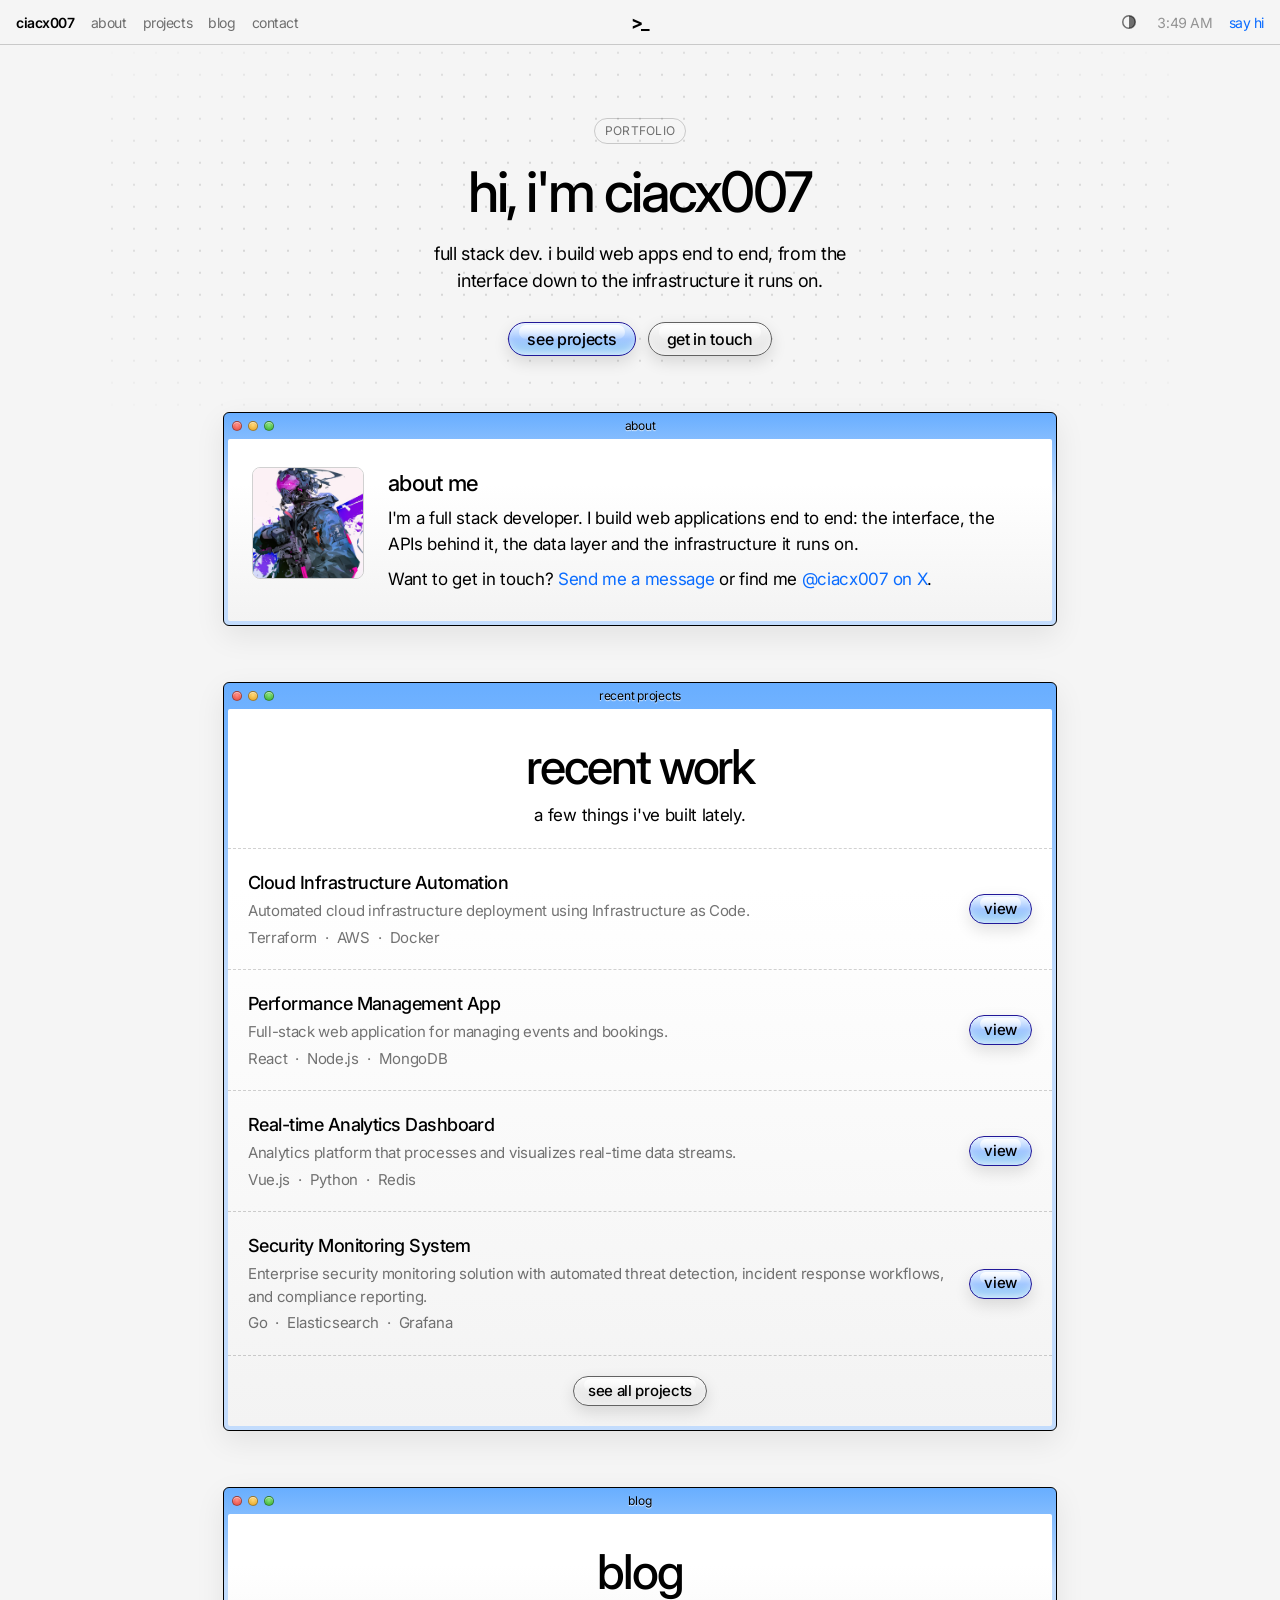
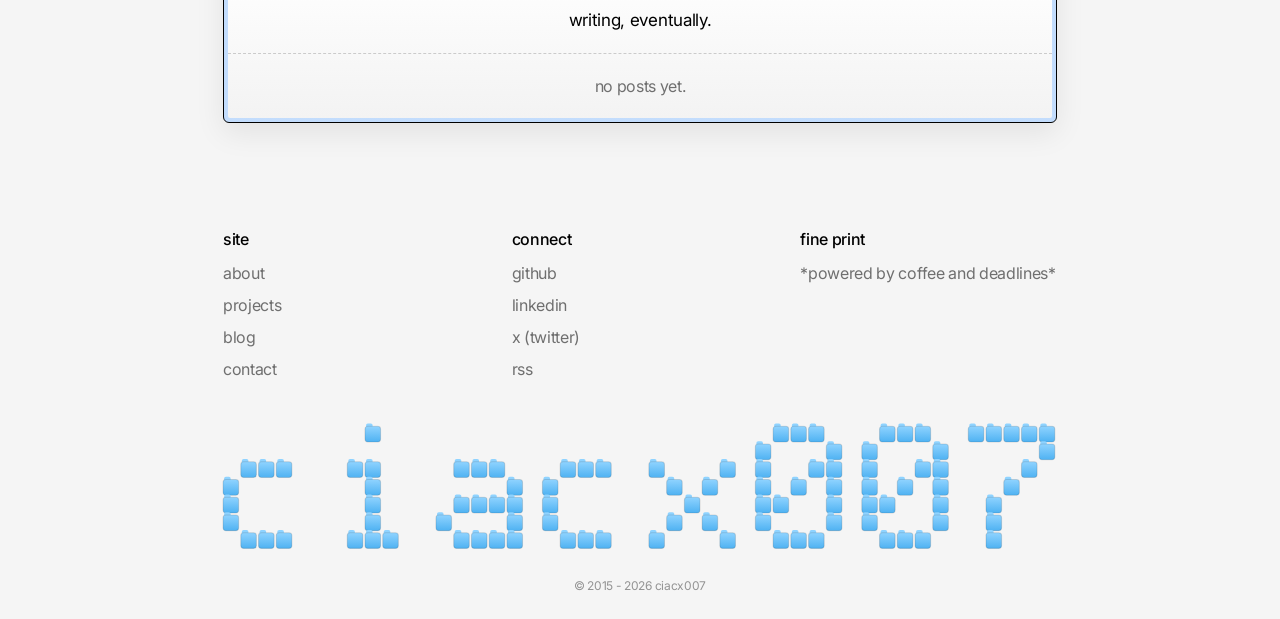
==== commit afe368ea: "Point X links to @ciacx007 Co-Authored-By: Claude Opus 5.5 <noreply@anthropic.com> Claude-Session: h" ====
--- a/index.html
+++ b/index.html
@@ -50,7 +50,7 @@
                     <h2>about me</h2>
                     <!-- Placeholder copy: replace with your own bio. -->
                     <p>I'm a full stack developer. I build web applications end to end: the interface, the APIs behind it, the data layer and the infrastructure it runs on.</p>
-                    <p>Want to get in touch? <a href="contact.html">Send me a message</a> or find me <a href="https://x.com/AlexRiv007">@AlexRiv007 on X</a>.</p>
+                    <p>Want to get in touch? <a href="contact.html">Send me a message</a> or find me <a href="https://x.com/ciacx007">@ciacx007 on X</a>.</p>
                 </div>
             </div>
         </div>
@@ -128,7 +128,7 @@
                 <ul>
                     <li><a href="https://github.com/alexanderrivera96">github</a></li>
                     <li><a href="#linkedin">linkedin</a></li>
-                    <li><a href="https://x.com/AlexRiv007">x (twitter)</a></li>
+                    <li><a href="https://x.com/ciacx007">x (twitter)</a></li>
                     <li><a href="#rss">rss</a></li>
                 </ul>
             </div>
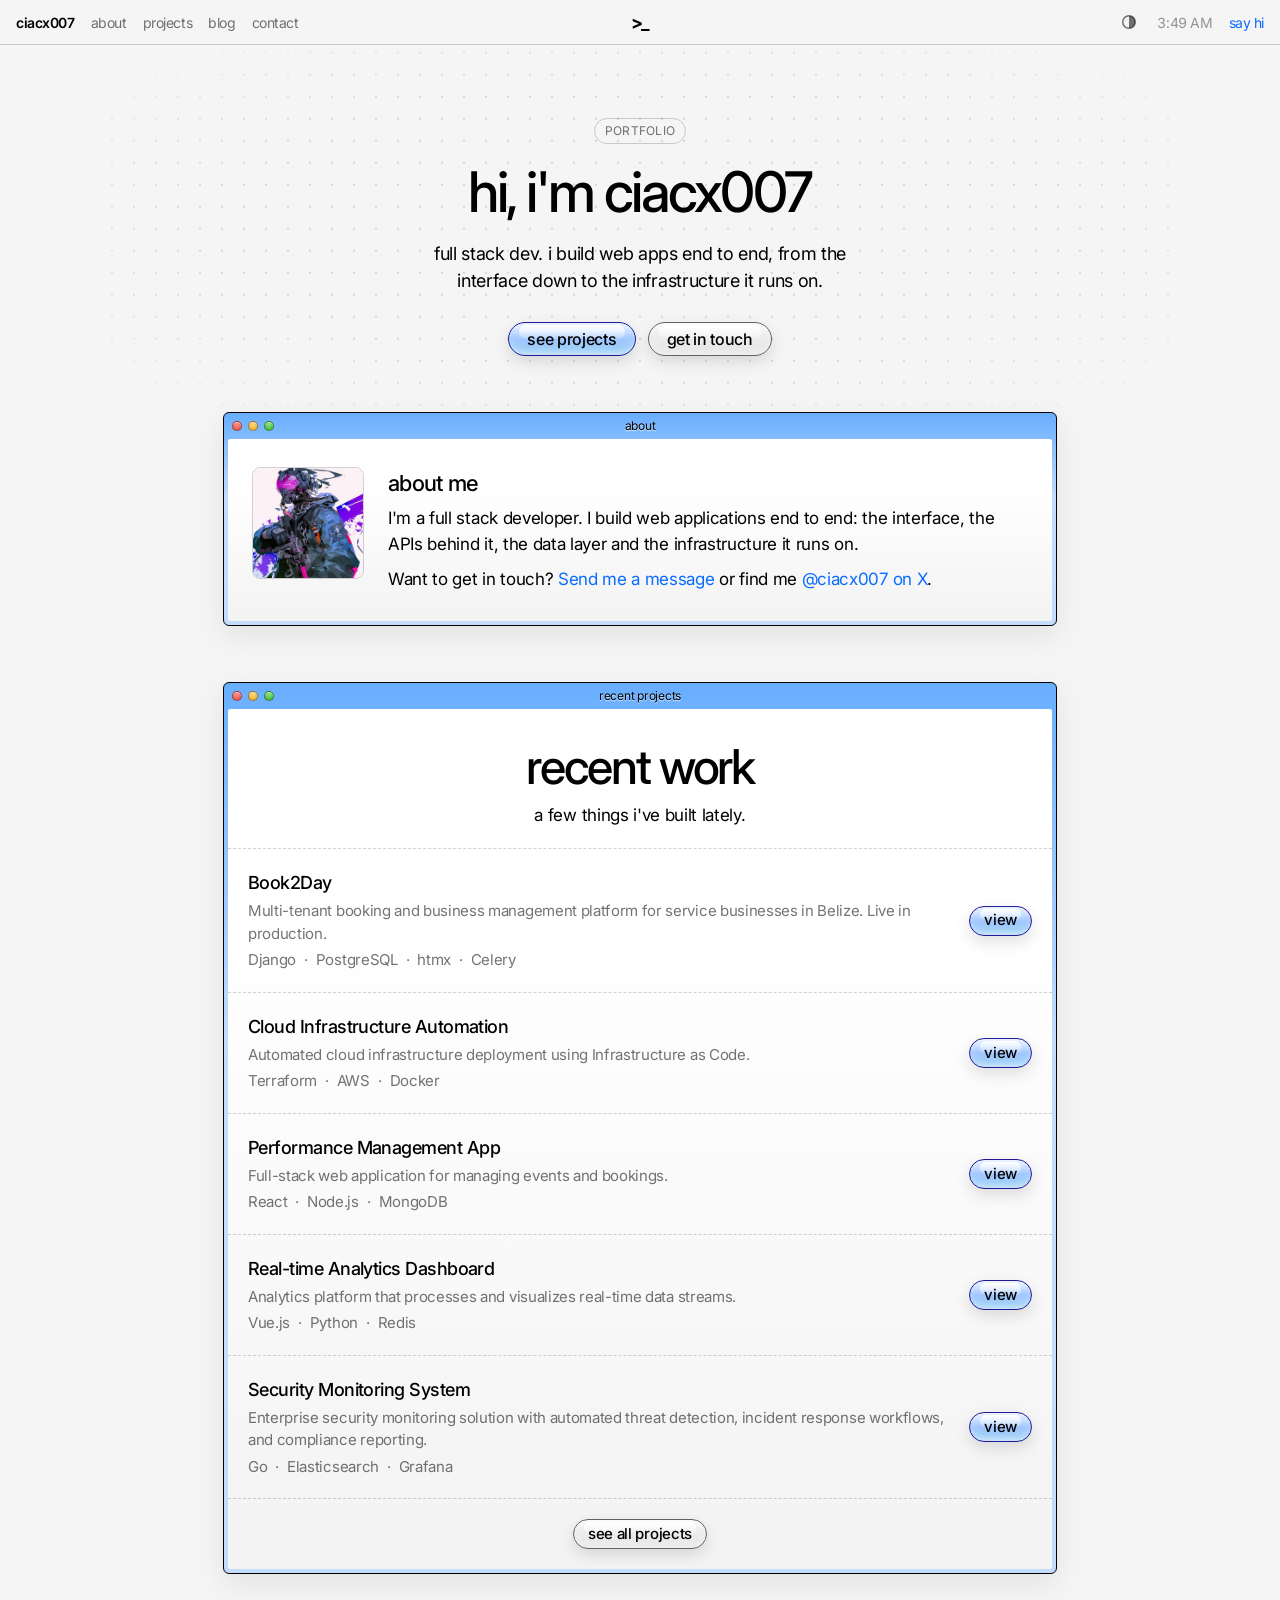
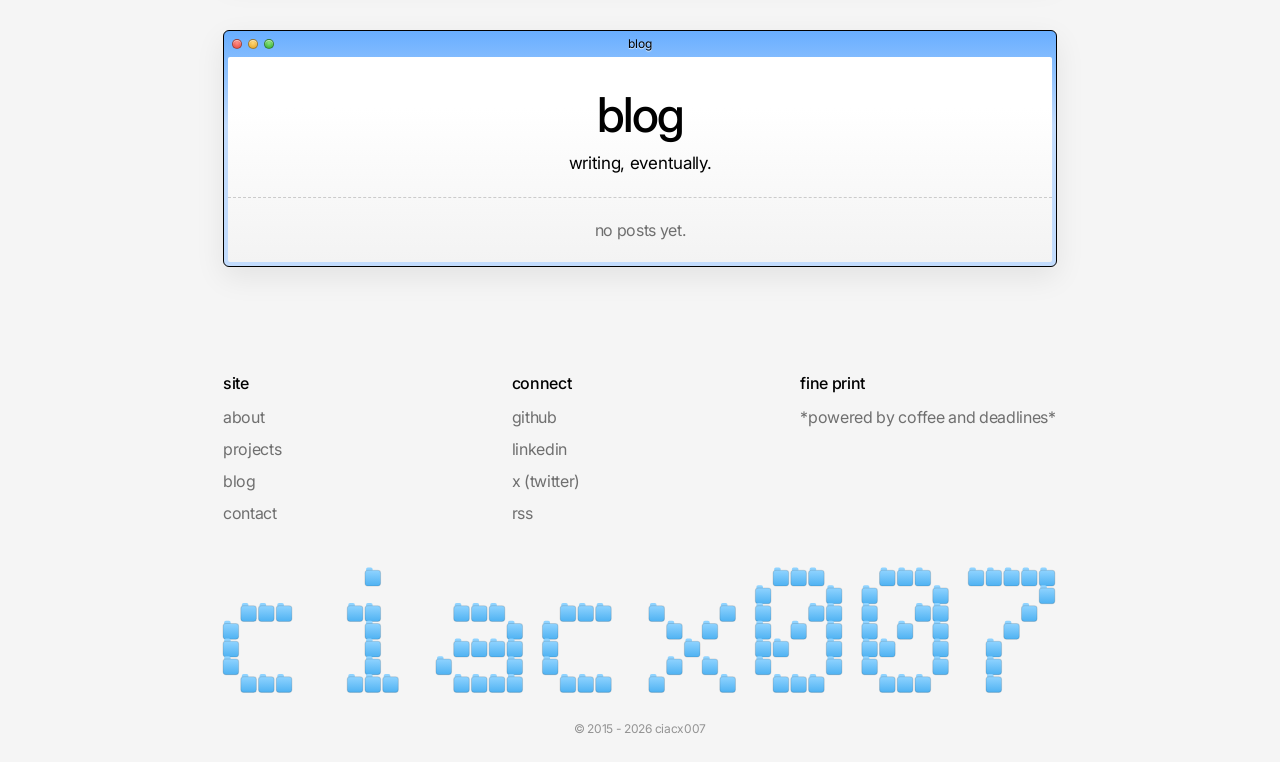
==== commit 757a5e7f: "Add Book2Day case study and feature it on home and projects pages Co-Authored-By: Claude Opus 5.5 <n" ====
--- a/index.html
+++ b/index.html
@@ -64,6 +64,14 @@
                 <p>a few things i've built lately.</p>
             </div>
             <ul class="rows">
+                <li class="row">
+                    <div class="row-info">
+                        <h3>Book2Day</h3>
+                        <p>Multi-tenant booking and business management platform for service businesses in Belize. Live in production.</p>
+                        <div class="meta"><span>Django</span><span>PostgreSQL</span><span>htmx</span><span>Celery</span></div>
+                    </div>
+                    <a class="btn small" href="book2day.html"><span>view</span></a>
+                </li>
                 <li class="row">
                     <div class="row-info">
                         <h3>Cloud Infrastructure Automation</h3>
--- a/css/styles.css
+++ b/css/styles.css
@@ -271,3 +271,51 @@
   .screen-body, .form { padding-left: 18px; padding-right: 18px; }
   .footer-links { grid-template-columns: 1fr 1fr; }
 }
+
+/* ---- case study pages (book2day.html) ---- */
+.cs-stats { display: grid; grid-template-columns: repeat(4, 1fr); gap: 12px; padding: 24px; }
+.cs-stat { border: 1px solid var(--line); border-radius: 8px; padding: 14px; background: var(--field); }
+.cs-stat b { display: block; font-size: 28px; font-weight: 600; letter-spacing: -0.04em; color: var(--link); line-height: 1.1; }
+.cs-stat span { font-size: 14px; color: var(--muted); }
+.cs-facts { display: grid; grid-template-columns: 140px 1fr; gap: 10px 20px; padding: 0 24px 24px; font-size: 16px; }
+.cs-facts dt { color: var(--muted); }
+.cs-body { padding: 8px 24px 28px; }
+.cs-body p { font-size: 17px; margin-bottom: 12px; }
+.cs-body p:last-child { margin-bottom: 0; }
+.cs-body h3 { font-size: 18px; font-weight: 600; letter-spacing: -0.03em; margin: 18px 0 6px; }
+.cs-body ul { padding-left: 20px; font-size: 16px; }
+.cs-body li { margin: 6px 0; }
+.cs-body code { font: 0.9em ui-monospace, SFMono-Regular, Menlo, monospace; background: var(--line); padding: 1px 5px; border-radius: 4px; }
+.cs-body a:not(.btn) { color: var(--link); text-decoration: none; }
+.cs-steps { list-style: none; padding: 0 !important; border-left: 2px solid var(--line); margin-left: 6px; }
+.cs-steps li { position: relative; padding-left: 20px; margin: 0 0 16px !important; }
+.cs-steps li::before { content: ""; position: absolute; left: -7px; top: 7px; width: 12px; height: 12px; border-radius: 50%; background: var(--link); }
+.cs-table { width: 100%; border-collapse: collapse; font-size: 15px; }
+.cs-table th, .cs-table td { text-align: left; vertical-align: top; padding: 10px 24px; border-top: 1px dashed var(--line); }
+.cs-table th { width: 170px; color: var(--muted); font-weight: 500; }
+.cs-diagram { padding: 16px 24px 24px; overflow-x: auto; }
+.cs-diagram svg { display: block; width: 100%; min-width: 560px; height: auto; }
+.cs-diagram text { font-family: Inter, -apple-system, sans-serif; fill: var(--fg); letter-spacing: -0.02em; }
+.cs-diagram .sub { fill: var(--muted); font-size: 11px; }
+.cs-diagram .box { fill: var(--field); stroke: var(--line); stroke-width: 1.5; }
+.cs-diagram .box.app { stroke: var(--link); }
+.cs-diagram .edge { stroke: var(--faint); stroke-width: 1.4; fill: none; }
+.cs-diagram .ext { fill: var(--win-frame); stroke: var(--line); }
+.cs-hl .row { align-items: flex-start; }
+.cs-hl .num { flex: none; width: 28px; height: 28px; border-radius: 50%; background: var(--link); color: #fff; font-weight: 600; font-size: 14px; display: flex; align-items: center; justify-content: center; }
+.cs-hl .row p { color: var(--fg); opacity: 0.85; }
+.cs-scope { display: grid; grid-template-columns: repeat(3, 1fr); gap: 12px; padding: 0 24px 24px; }
+.cs-scope > div { border: 1px solid var(--line); border-radius: 8px; padding: 14px 16px; background: var(--field); }
+.cs-scope h3 { font-size: 16px; font-weight: 600; margin-bottom: 6px; }
+.cs-scope ul { padding-left: 18px; font-size: 15px; color: var(--muted); }
+.cs-scope li { margin: 3px 0; }
+@media (max-width: 720px) {
+  .cs-stats { grid-template-columns: 1fr 1fr; padding: 18px; }
+  .cs-facts { grid-template-columns: 1fr; gap: 2px; padding: 0 18px 18px; }
+  .cs-facts dd { margin-bottom: 10px; }
+  .cs-body { padding-left: 18px; padding-right: 18px; }
+  .cs-table th, .cs-table td { padding: 10px 18px; display: block; width: auto; }
+  .cs-table td { border-top: 0; padding-top: 0; }
+  .cs-diagram { padding: 12px 18px 18px; }
+  .cs-scope { grid-template-columns: 1fr; padding: 0 18px 18px; }
+}
